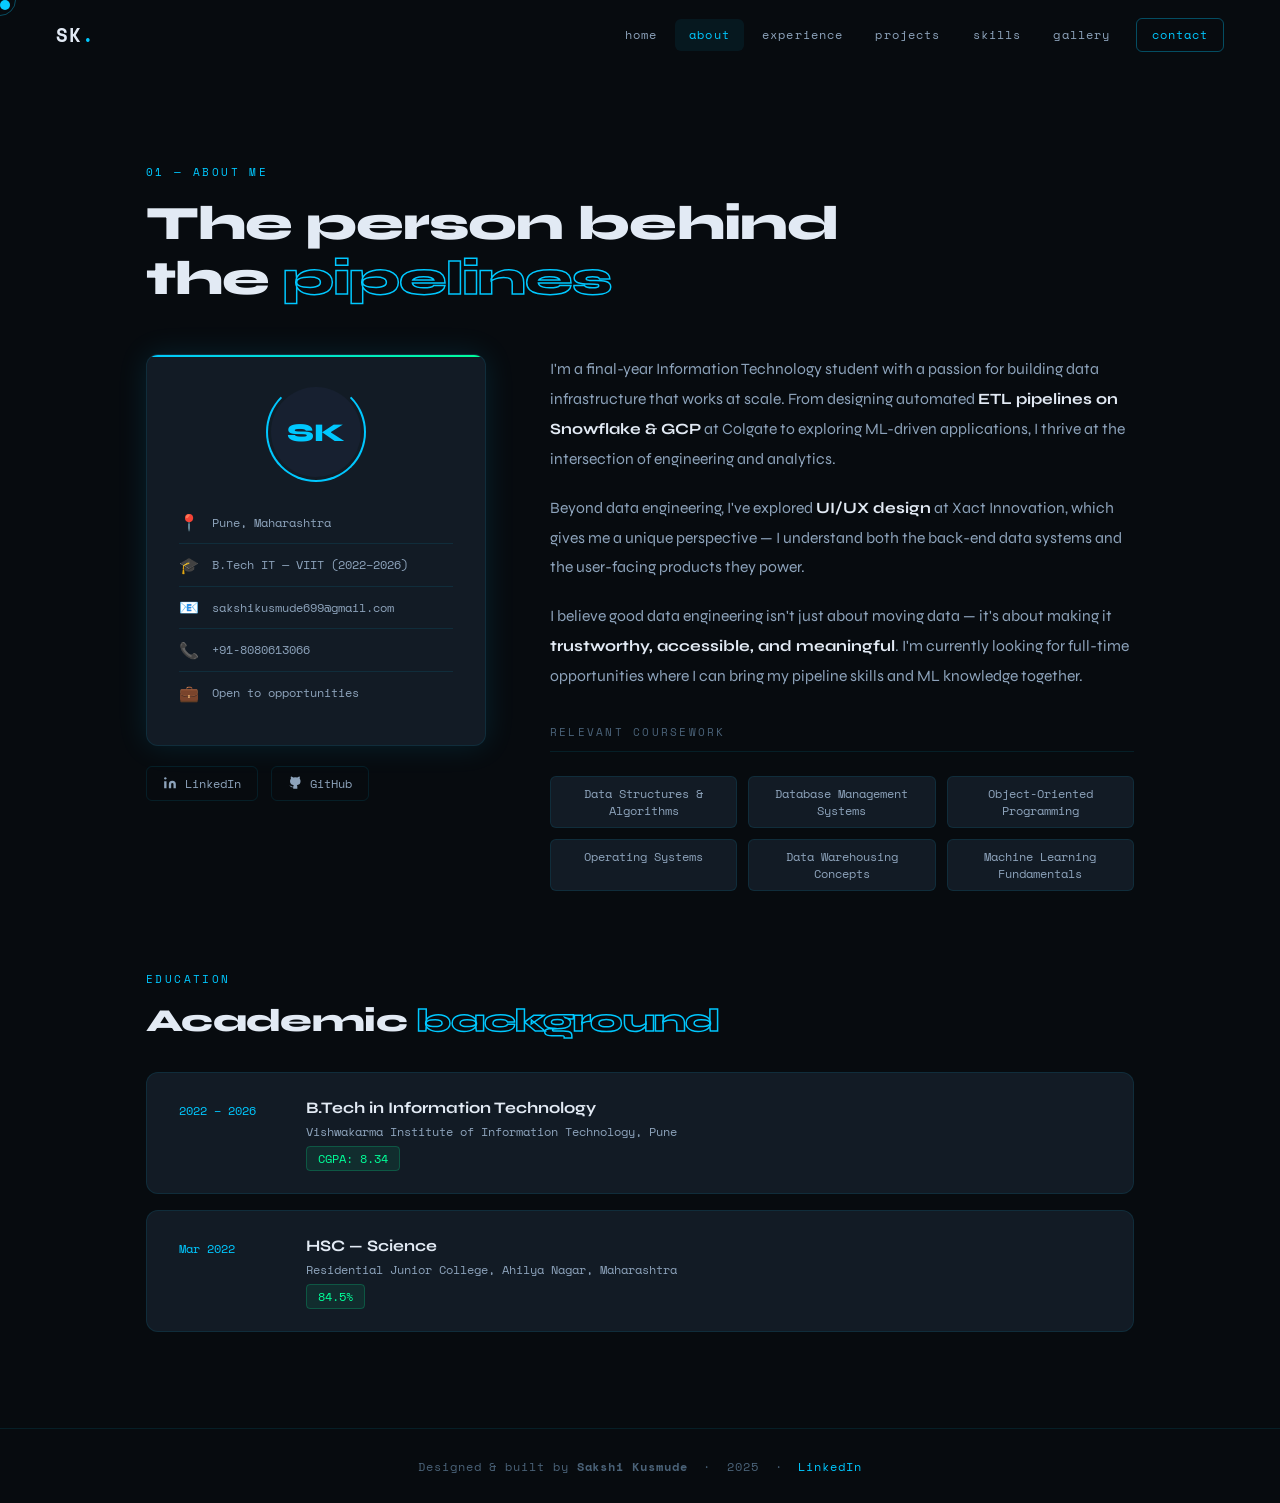
==== about.html @ 983f4f6b "Deploy static portfolio with gallery images" ====
<!DOCTYPE html>
<html lang="en">
<head>
  <meta charset="UTF-8"/><meta name="viewport" content="width=device-width, initial-scale=1.0"/>
  <title>About — Sakshi Kusmude</title>
  <link rel="preconnect" href="https://fonts.googleapis.com">
  <link href="https://fonts.googleapis.com/css2?family=Space+Mono:wght@400;700&family=Syne:wght@400;600;700;800&display=swap" rel="stylesheet">
  <link rel="stylesheet" href="style.css"/>
  <style>body{cursor:none;}</style>
</head>
<body>
  <nav class="nav" id="nav">
    <a href="index.html" class="nav-logo">SK<span>.</span></a>
    <ul class="nav-links">
      <li><a href="index.html">home</a></li>
      <li><a href="about.html" class="active">about</a></li>
      <li><a href="experience.html">experience</a></li>
      <li><a href="projects.html">projects</a></li>
      <li><a href="skills.html">skills</a></li>
      <li><a href="gallery.html">gallery</a></li>
      <li><a href="contact.html" class="nav-cta">contact</a></li>
    </ul>
    <button class="hamburger" id="hamburger"><span></span><span></span><span></span></button>
  </nav>

  <main class="page">
    <section class="section">
      <div class="container">
        <div class="section-label">01 — about me</div>
        <h2 class="section-title">The person behind<br/>the <em>pipelines</em></h2>

        <div class="about-grid">
          <!-- LEFT -->
          <div>
            <div class="about-card fade-up">
              <div class="avatar-wrap">
                <div class="avatar">
                  <div class="avatar-ring"></div>
                  SK
                </div>
              </div>
              <div class="detail-row"><span class="detail-icon">📍</span> Pune, Maharashtra</div>
              <div class="detail-row"><span class="detail-icon">🎓</span> B.Tech IT — VIIT (2022–2026)</div>
              <div class="detail-row"><span class="detail-icon">📧</span> sakshikusmude699@gmail.com</div>
              <div class="detail-row"><span class="detail-icon">📞</span> +91-8080613066</div>
              <div class="detail-row"><span class="detail-icon">💼</span> Open to opportunities</div>
            </div>
            <div class="social-links" style="margin-top:1.2rem;">
              <a href="https://linkedin.com/in/sakshi-kusmude-2bb57525a" target="_blank" class="social-link">
                <svg viewBox="0 0 24 24" fill="currentColor"><path d="M16 8a6 6 0 016 6v7h-4v-7a2 2 0 00-2-2 2 2 0 00-2 2v7h-4v-7a6 6 0 016-6zM2 9h4v12H2z"/><circle cx="4" cy="4" r="2"/></svg> LinkedIn
              </a>
              <a href="https://github.com" target="_blank" class="social-link">
                <svg viewBox="0 0 24 24" fill="currentColor"><path d="M9 19c-5 1.5-5-2.5-7-3m14 6v-3.87a3.37 3.37 0 00-.94-2.61c3.14-.35 6.44-1.54 6.44-7A5.44 5.44 0 0020 4.77 5.07 5.07 0 0019.91 1S18.73.65 16 2.48a13.38 13.38 0 00-7 0C6.27.65 5.09 1 5.09 1A5.07 5.07 0 005 4.77a5.44 5.44 0 00-1.5 3.78c0 5.42 3.3 6.61 6.44 7A3.37 3.37 0 009 18.13V22"/></svg> GitHub
              </a>
            </div>
          </div>

          <!-- RIGHT -->
          <div class="fade-up">
            <p class="about-text">
              I'm a final-year Information Technology student with a passion for building data 
              infrastructure that works at scale. From designing automated <strong>ETL pipelines on Snowflake & GCP</strong>
              at Colgate to exploring ML-driven applications, I thrive at the intersection of 
              engineering and analytics.
            </p>
            <p class="about-text">
              Beyond data engineering, I've explored <strong>UI/UX design</strong> at Xact Innovation,
              which gives me a unique perspective — I understand both the back-end data systems and 
              the user-facing products they power.
            </p>
            <p class="about-text">
              I believe good data engineering isn't just about moving data — it's about making it 
              <strong>trustworthy, accessible, and meaningful</strong>. I'm currently looking for 
              full-time opportunities where I can bring my pipeline skills and ML knowledge together.
            </p>

            <div style="margin-top:2rem;">
              <div class="sub-heading" style="margin-bottom:1rem;">Relevant Coursework</div>
              <div class="coursework-grid">
                <span class="course-chip">Data Structures & Algorithms</span>
                <span class="course-chip">Database Management Systems</span>
                <span class="course-chip">Object-Oriented Programming</span>
                <span class="course-chip">Operating Systems</span>
                <span class="course-chip">Data Warehousing Concepts</span>
                <span class="course-chip">Machine Learning Fundamentals</span>
              </div>
            </div>
          </div>
        </div>

        <!-- EDUCATION -->
        <div style="margin-top:5rem;">
          <div class="section-label">education</div>
          <h3 class="section-title" style="font-size:2rem;margin-bottom:2rem;">Academic <em>background</em></h3>
          <div class="edu-grid">
            <div class="edu-card fade-up">
              <div class="edu-year">2022 – 2026</div>
              <div class="edu-details">
                <h4>B.Tech in Information Technology</h4>
                <p>Vishwakarma Institute of Information Technology, Pune</p>
                <span class="edu-score">CGPA: 8.34</span>
              </div>
            </div>
            <div class="edu-card fade-up">
              <div class="edu-year">Mar 2022</div>
              <div class="edu-details">
                <h4>HSC — Science</h4>
                <p>Residential Junior College, Ahilya Nagar, Maharashtra</p>
                <span class="edu-score">84.5%</span>
              </div>
            </div>
          </div>
        </div>
      </div>
    </section>
  </main>

  <footer class="footer">
    <p>Designed & built by <strong>Sakshi Kusmude</strong> &nbsp;·&nbsp; 2025 &nbsp;·&nbsp; <a href="https://linkedin.com/in/sakshi-kusmude-2bb57525a" target="_blank">LinkedIn</a></p>
  </footer>
  <script src="script.js"></script>
</body>
</html>
---- style.css ----
/* ===== RESET & BASE ===== */
*, *::before, *::after { box-sizing: border-box; margin: 0; padding: 0; }

:root {
  --bg: #070b0f;
  --bg2: #0c1118;
  --bg3: #101820;
  --surface: #121b25;
  --surface2: #172030;
  --border: rgba(0, 200, 255, 0.10);
  --border2: rgba(0, 200, 255, 0.20);
  --accent: #00c8ff;
  --accent2: #00ff99;
  --accent3: #7c3aed;
  --accent4: #ff6b35;
  --text: #e2eaf4;
  --text2: #8da3bb;
  --text3: #4a6278;
  --mono: 'Space Mono', monospace;
  --sans: 'Syne', sans-serif;
  --radius: 12px;
  --glow: 0 0 30px rgba(0, 200, 255, 0.12);
  --glow-strong: 0 0 60px rgba(0, 200, 255, 0.2);
  --nav-h: 68px;
}

html { scroll-behavior: smooth; }
body {
  background: var(--bg);
  color: var(--text);
  font-family: var(--sans);
  overflow-x: hidden;
}

::-webkit-scrollbar { width: 3px; }
::-webkit-scrollbar-track { background: var(--bg); }
::-webkit-scrollbar-thumb { background: var(--accent); border-radius: 4px; }

/* ===== CURSOR ===== */
.cursor { width: 10px; height: 10px; background: var(--accent); border-radius: 50%; position: fixed; top: 0; left: 0; pointer-events: none; z-index: 9999; transition: transform 0.1s; mix-blend-mode: screen; }
.cursor-ring { width: 32px; height: 32px; border: 1px solid rgba(0,200,255,0.35); border-radius: 50%; position: fixed; top: 0; left: 0; pointer-events: none; z-index: 9998; mix-blend-mode: screen; }

/* ===== NAV ===== */
.nav {
  position: fixed; top: 0; left: 0; right: 0; z-index: 100;
  display: flex; align-items: center; justify-content: space-between;
  padding: 0 3.5rem;
  height: var(--nav-h);
  transition: all 0.3s;
}
.nav.scrolled { background: rgba(7,11,15,0.95); backdrop-filter: blur(20px); border-bottom: 1px solid var(--border); }
.nav-logo { font-family: var(--mono); font-size: 1.2rem; font-weight: 700; color: var(--text); text-decoration: none; letter-spacing: 0.05em; }
.nav-logo span { color: var(--accent); }

.nav-links { display: flex; align-items: center; gap: 0.2rem; list-style: none; }
.nav-links a {
  font-family: var(--mono); font-size: 0.72rem; letter-spacing: 0.1em;
  color: var(--text2); text-decoration: none; text-transform: lowercase;
  padding: 0.45rem 0.9rem; border-radius: 6px;
  transition: all 0.2s;
}
.nav-links a:hover, .nav-links a.active { color: var(--accent); background: rgba(0,200,255,0.07); }
.nav-links a.nav-cta { color: var(--accent); border: 1px solid rgba(0,200,255,0.35); margin-left: 0.5rem; }
.nav-links a.nav-cta:hover { background: var(--accent); color: var(--bg); }

.hamburger { display: none; background: none; border: none; cursor: pointer; flex-direction: column; gap: 5px; padding: 4px; }
.hamburger span { display: block; width: 22px; height: 2px; background: var(--text2); transition: all 0.3s; border-radius: 2px; }

/* ===== PAGE WRAPPER ===== */
.page { min-height: 100vh; padding-top: var(--nav-h); }

/* ===== HERO (index) ===== */
.hero {
  min-height: calc(100vh - var(--nav-h));
  display: flex; align-items: center;
  padding: 4rem 3.5rem 4rem;
  position: relative; overflow: hidden;
}
#particleCanvas { position: absolute; inset: 0; width: 100%; height: 100%; }
.hero-grid-bg {
  position: absolute; inset: 0;
  background-image: linear-gradient(rgba(0,200,255,0.025) 1px, transparent 1px), linear-gradient(90deg, rgba(0,200,255,0.025) 1px, transparent 1px);
  background-size: 55px 55px;
}

.hero-content { position: relative; z-index: 2; max-width: 900px; animation: fadeUp 1s ease 0.1s both; }
@keyframes fadeUp { from { opacity: 0; transform: translateY(28px); } to { opacity: 1; transform: translateY(0); } }

.hero-tag { display: inline-flex; align-items: center; gap: 0.6rem; font-family: var(--mono); font-size: 0.7rem; letter-spacing: 0.15em; color: var(--accent2); text-transform: uppercase; margin-bottom: 1.8rem; padding: 0.35rem 1rem; border: 1px solid rgba(0,255,153,0.25); border-radius: 20px; }
.dot { width: 7px; height: 7px; background: var(--accent2); border-radius: 50%; animation: pulse 2s infinite; }
@keyframes pulse { 0%,100%{opacity:1;transform:scale(1)} 50%{opacity:0.4;transform:scale(0.75)} }

.hero-name { font-family: var(--sans); font-size: clamp(3.5rem, 8.5vw, 7.5rem); font-weight: 800; line-height: 1.0; color: var(--text); margin-bottom: 0.9rem; letter-spacing: -0.03em; }
.hero-name em { font-style: normal; color: transparent; -webkit-text-stroke: 2px var(--accent); }
.hero-role { font-family: var(--mono); font-size: 1rem; color: var(--text2); letter-spacing: 0.06em; margin-bottom: 1.4rem; min-height: 1.6em; }
.cursor-blink { display: inline-block; width: 2px; height: 1em; background: var(--accent); animation: blink 1s infinite; vertical-align: text-bottom; margin-left: 2px; }
@keyframes blink { 0%,100%{opacity:1} 50%{opacity:0} }
.hero-desc { font-size: 1.05rem; color: var(--text2); max-width: 560px; line-height: 1.85; margin-bottom: 2.5rem; }
.hero-actions { display: flex; gap: 1rem; flex-wrap: wrap; margin-bottom: 3rem; }

.btn { display: inline-block; font-family: var(--mono); font-size: 0.8rem; letter-spacing: 0.08em; text-decoration: none; border-radius: 7px; transition: all 0.25s; cursor: pointer; border: none; }
.btn-primary { padding: 0.9rem 2.2rem; background: var(--accent); color: var(--bg); font-weight: 700; }
.btn-primary:hover { background: var(--accent2); box-shadow: 0 0 30px rgba(0,200,255,0.35); transform: translateY(-2px); }
.btn-secondary { padding: 0.9rem 2.2rem; background: transparent; color: var(--text); border: 1px solid var(--border2); }
.btn-secondary:hover { border-color: var(--accent); color: var(--accent); transform: translateY(-2px); }
.btn-lg { padding: 1.1rem 2.8rem; font-size: 0.88rem; }

.hero-stats { display: flex; align-items: center; gap: 2.5rem; }
.stat { display: flex; flex-direction: column; gap: 0.2rem; }
.stat-num { font-family: var(--mono); font-size: 1.8rem; font-weight: 700; color: var(--accent); }
.stat-label { font-family: var(--mono); font-size: 0.62rem; letter-spacing: 0.15em; color: var(--text3); text-transform: uppercase; }
.stat-divider { width: 1px; height: 38px; background: var(--border); }

.scroll-hint { position: absolute; bottom: 2rem; left: 50%; transform: translateX(-50%); display: flex; flex-direction: column; align-items: center; gap: 0.5rem; font-family: var(--mono); font-size: 0.62rem; letter-spacing: 0.15em; color: var(--text3); text-transform: uppercase; }
.scroll-line { width: 1px; height: 38px; background: linear-gradient(to bottom, var(--accent), transparent); animation: scrollAnim 2s infinite; }
@keyframes scrollAnim { 0%{transform:scaleY(0);transform-origin:top;opacity:0} 50%{transform:scaleY(1);opacity:1} 100%{transform:scaleY(0);transform-origin:bottom;opacity:0} }

/* ===== SECTION COMMONS ===== */
.section { padding: 6rem 0; }
.container { max-width: 1100px; margin: 0 auto; padding: 0 3.5rem; }
.section-label { font-family: var(--mono); font-size: 0.68rem; letter-spacing: 0.22em; color: var(--accent); text-transform: uppercase; margin-bottom: 1rem; }
.section-title { font-family: var(--sans); font-size: clamp(2rem, 3.8vw, 3rem); font-weight: 800; color: var(--text); margin-bottom: 3rem; line-height: 1.15; letter-spacing: -0.02em; }
.section-title em { font-style: normal; color: transparent; -webkit-text-stroke: 1.5px var(--accent); }
.section-desc { font-size: 1rem; color: var(--text2); max-width: 560px; line-height: 1.85; margin-bottom: 3rem; margin-top: -1.5rem; }

/* accent tags */
.tech-tags { display: flex; flex-wrap: wrap; gap: 0.45rem; }
.tech-tags span { font-family: var(--mono); font-size: 0.68rem; color: var(--accent); background: rgba(0,200,255,0.07); border: 1px solid rgba(0,200,255,0.18); padding: 0.22rem 0.65rem; border-radius: 4px; }

/* ===== ABOUT PAGE ===== */
.about-grid { display: grid; grid-template-columns: 340px 1fr; gap: 4rem; align-items: start; }
.about-card { background: var(--surface); border: 1px solid var(--border); border-radius: var(--radius); padding: 2rem; position: relative; overflow: hidden; box-shadow: var(--glow); }
.about-card::before { content:''; position: absolute; top: 0; left: 0; right: 0; height: 2px; background: linear-gradient(to right, var(--accent), var(--accent2)); }

.avatar-wrap { display: flex; justify-content: center; margin-bottom: 1.5rem; }
.avatar { width: 90px; height: 90px; background: var(--surface2); border-radius: 50%; display: flex; align-items: center; justify-content: center; font-family: var(--sans); font-size: 1.6rem; font-weight: 800; color: var(--accent); position: relative; }
.avatar-ring { position: absolute; inset: -5px; border-radius: 50%; border: 2px solid var(--accent); border-top-color: transparent; animation: spin 8s linear infinite; }
@keyframes spin { to { transform: rotate(360deg); } }
.avatar-photo { width: 90px; height: 90px; border-radius: 50%; object-fit: cover; }

.detail-row { display: flex; align-items: center; gap: 0.8rem; font-family: var(--mono); font-size: 0.78rem; color: var(--text2); padding: 0.55rem 0; border-bottom: 1px solid var(--border); }
.detail-row:last-child { border-bottom: none; }
.detail-icon { font-size: 1rem; flex-shrink: 0; }

.about-text { font-size: 0.98rem; color: var(--text2); line-height: 1.9; margin-bottom: 1.2rem; }
.about-text strong { color: var(--text); }
.social-links { display: flex; gap: 0.8rem; margin-top: 1.5rem; flex-wrap: wrap; }
.social-link { display: inline-flex; align-items: center; gap: 0.5rem; font-family: var(--mono); font-size: 0.75rem; color: var(--text2); text-decoration: none; padding: 0.5rem 1rem; border: 1px solid var(--border); border-radius: 6px; transition: all 0.2s; }
.social-link svg { width: 14px; height: 14px; }
.social-link:hover { border-color: var(--accent); color: var(--accent); }

.coursework-grid { display: grid; grid-template-columns: repeat(3, 1fr); gap: 0.7rem; margin-top: 1.5rem; }
.course-chip { font-family: var(--mono); font-size: 0.72rem; color: var(--text2); background: var(--surface); border: 1px solid var(--border); padding: 0.5rem 0.8rem; border-radius: 6px; text-align: center; transition: all 0.2s; }
.course-chip:hover { border-color: var(--accent); color: var(--accent); }

/* ===== EXPERIENCE PAGE ===== */
.timeline { display: flex; flex-direction: column; gap: 2rem; position: relative; padding-left: 2rem; }
.timeline::before { content:''; position: absolute; left: 0; top: 12px; bottom: 12px; width: 1px; background: linear-gradient(to bottom, var(--accent), var(--accent3) 60%, transparent); }
.timeline-dot { position: absolute; left: -2.45rem; top: 1.8rem; width: 10px; height: 10px; background: var(--accent); border-radius: 50%; box-shadow: 0 0 12px var(--accent); }
.timeline-item { position: relative; }
.timeline-card { background: var(--surface); border: 1px solid var(--border); border-radius: var(--radius); padding: 2rem 2.5rem; transition: all 0.3s; position: relative; overflow: hidden; }
.timeline-card::before { content:''; position: absolute; top: 0; left: 0; right: 0; height: 2px; background: linear-gradient(to right, var(--accent), transparent); transform: scaleX(0); transform-origin: left; transition: transform 0.4s; }
.timeline-card:hover { border-color: var(--border2); box-shadow: var(--glow); }
.timeline-card:hover::before { transform: scaleX(1); }
.timeline-header { display: flex; justify-content: space-between; align-items: flex-start; margin-bottom: 1.2rem; flex-wrap: wrap; gap: 0.8rem; }
.job-title { font-size: 1.1rem; font-weight: 700; color: var(--text); margin-bottom: 0.3rem; }
.company { font-family: var(--mono); font-size: 0.78rem; color: var(--accent); }
.timeline-meta { display: flex; flex-direction: column; align-items: flex-end; gap: 0.35rem; }
.period-tag { font-family: var(--mono); font-size: 0.72rem; color: var(--text2); background: var(--surface2); padding: 0.22rem 0.7rem; border-radius: 4px; }
.loc-tag { font-family: var(--mono); font-size: 0.68rem; color: var(--text3); }
.job-bullets { list-style: none; display: flex; flex-direction: column; gap: 0.65rem; margin-bottom: 1.5rem; }
.job-bullets li { font-size: 0.9rem; color: var(--text2); line-height: 1.75; padding-left: 1.2rem; position: relative; }
.job-bullets li::before { content:'▸'; position: absolute; left: 0; color: var(--accent); font-size: 0.75rem; top: 0.1rem; }
.job-bullets li strong { color: var(--text); }

/* ===== PROJECTS PAGE ===== */
.projects-filter { display: flex; gap: 0.6rem; margin-bottom: 2.5rem; flex-wrap: wrap; }
.filter-btn { font-family: var(--mono); font-size: 0.72rem; letter-spacing: 0.1em; padding: 0.4rem 1rem; border-radius: 20px; border: 1px solid var(--border); background: transparent; color: var(--text2); cursor: pointer; transition: all 0.2s; }
.filter-btn:hover, .filter-btn.active { background: rgba(0,200,255,0.1); border-color: var(--accent); color: var(--accent); }

.projects-grid { display: grid; grid-template-columns: repeat(2, 1fr); gap: 1.5rem; }
.project-card { background: var(--surface); border: 1px solid var(--border); border-radius: var(--radius); padding: 2.2rem; position: relative; overflow: hidden; transition: all 0.35s; display: flex; flex-direction: column; }
.project-card:hover { border-color: var(--border2); transform: translateY(-4px); box-shadow: var(--glow-strong); }
.project-card.featured { border-color: rgba(0,255,153,0.2); }
.project-card.featured:hover { border-color: rgba(0,255,153,0.45); box-shadow: 0 0 60px rgba(0,255,153,0.15); }
.project-glow { position: absolute; top: -50px; right: -50px; width: 160px; height: 160px; background: radial-gradient(circle, rgba(0,200,255,0.05), transparent 70%); border-radius: 50%; pointer-events: none; }
.project-number { font-family: var(--mono); font-size: 0.65rem; color: var(--text3); letter-spacing: 0.15em; margin-bottom: 0.8rem; }
.project-badge { position: absolute; top: 1rem; right: 1rem; font-family: var(--mono); font-size: 0.62rem; letter-spacing: 0.12em; color: var(--accent2); background: rgba(0,255,153,0.08); border: 1px solid rgba(0,255,153,0.25); padding: 0.18rem 0.65rem; border-radius: 20px; text-transform: uppercase; }
.project-icon { font-size: 2.2rem; margin-bottom: 0.9rem; }
.project-title { font-size: 1.1rem; font-weight: 700; color: var(--text); margin-bottom: 0.7rem; }
.project-desc { font-size: 0.88rem; color: var(--text2); line-height: 1.78; margin-bottom: 1.2rem; flex: 1; }
.project-links { display: flex; gap: 0.7rem; margin-top: auto; }
.proj-link { display: inline-flex; align-items: center; gap: 0.45rem; font-family: var(--mono); font-size: 0.72rem; color: var(--text2); text-decoration: none; padding: 0.38rem 0.9rem; border: 1px solid var(--border); border-radius: 5px; transition: all 0.2s; }
.proj-link svg { width: 13px; height: 13px; }
.proj-link:hover { color: var(--accent); border-color: var(--accent); }

/* ===== SKILLS PAGE ===== */
.skills-layout { display: grid; grid-template-columns: 1fr 1fr; gap: 1.5rem; margin-bottom: 4rem; }
.skill-group { background: var(--surface); border: 1px solid var(--border); border-radius: var(--radius); padding: 2rem; transition: all 0.3s; }
.skill-group:hover { border-color: var(--border2); box-shadow: var(--glow); }
.sg-icon { font-size: 1.8rem; margin-bottom: 0.8rem; }
.sg-title { font-family: var(--mono); font-size: 0.72rem; letter-spacing: 0.15em; color: var(--text2); text-transform: uppercase; margin-bottom: 1rem; }
.skill-pills { display: flex; flex-wrap: wrap; gap: 0.45rem; }
.skill-pill { font-family: var(--mono); font-size: 0.73rem; color: var(--text); background: var(--surface2); border: 1px solid var(--border); padding: 0.38rem 0.85rem; border-radius: 20px; transition: all 0.2s; }
.skill-pill:hover { background: rgba(0,200,255,0.1); border-color: var(--accent); color: var(--accent); }

/* certs */
.certs-wrap { margin-bottom: 3.5rem; }
.sub-heading { font-family: var(--mono); font-size: 0.7rem; letter-spacing: 0.2em; color: var(--text3); text-transform: uppercase; margin-bottom: 1.5rem; padding-bottom: 0.7rem; border-bottom: 1px solid var(--border); }
.certs-grid { display: grid; grid-template-columns: repeat(3, 1fr); gap: 1rem; }
.cert-card { display: flex; align-items: center; gap: 1rem; background: var(--surface); border: 1px solid var(--border); border-radius: var(--radius); padding: 1.2rem 1.4rem; transition: all 0.25s; }
.cert-card:hover { border-color: var(--border2); box-shadow: var(--glow); }
.cert-logo { font-family: var(--mono); font-size: 0.68rem; font-weight: 700; color: var(--bg); background: var(--accent); padding: 0.35rem 0.55rem; border-radius: 5px; min-width: 42px; text-align: center; flex-shrink: 0; }
.cert-logo.ibm { background: #1f70c1; }
.cert-logo.udemy { background: #a435f0; }
.cert-logo.jhu { background: #002d72; }
.cert-logo.coursera { background: #0056d2; }
.cert-logo.unstop { background: #e63946; }
.cert-name { font-size: 0.82rem; font-weight: 600; color: var(--text); margin-bottom: 0.2rem; }
.cert-issuer { font-family: var(--mono); font-size: 0.68rem; color: var(--text3); margin-bottom: 0.15rem; }
.cert-date { font-family: var(--mono); font-size: 0.65rem; color: var(--accent); }
.cert-id { font-family: var(--mono); font-size: 0.6rem; color: var(--text3); word-break: break-all; }

/* education */
.edu-grid { display: flex; flex-direction: column; gap: 1rem; }
.edu-card { display: flex; align-items: flex-start; gap: 2rem; background: var(--surface); border: 1px solid var(--border); border-radius: var(--radius); padding: 1.6rem 2rem; transition: all 0.25s; }
.edu-card:hover { border-color: var(--border2); box-shadow: var(--glow); }
.edu-year { font-family: var(--mono); font-size: 0.72rem; color: var(--accent); white-space: nowrap; padding-top: 0.2rem; min-width: 95px; }
.edu-details h4 { font-size: 1rem; font-weight: 700; color: var(--text); margin-bottom: 0.3rem; }
.edu-details p { font-family: var(--mono); font-size: 0.76rem; color: var(--text2); margin-bottom: 0.5rem; }
.edu-score { font-family: var(--mono); font-size: 0.72rem; color: var(--accent2); background: rgba(0,255,153,0.08); border: 1px solid rgba(0,255,153,0.2); padding: 0.2rem 0.7rem; border-radius: 4px; }

/* ===== GALLERY PAGE ===== */
.gallery-intro { color: var(--text2); font-size: 0.95rem; line-height: 1.8; margin-bottom: 2.5rem; max-width: 600px; }
.gallery-grid { columns: 3; gap: 1rem; }
.gallery-item { break-inside: avoid; margin-bottom: 1rem; border-radius: var(--radius); overflow: hidden; border: 1px solid var(--border); position: relative; cursor: pointer; transition: all 0.3s; }
.gallery-item:hover { border-color: var(--border2); transform: scale(1.02); box-shadow: var(--glow-strong); }
.gallery-item img { display: block; width: 100%; height: auto; object-fit: cover; transition: transform 0.4s; }
.gallery-item:hover img { transform: scale(1.04); }
.gallery-placeholder { background: var(--surface); aspect-ratio: 4/3; display: flex; flex-direction: column; align-items: center; justify-content: center; gap: 0.7rem; color: var(--text3); }
.gallery-placeholder .ph-icon { font-size: 2.5rem; }
.gallery-placeholder p { font-family: var(--mono); font-size: 0.72rem; letter-spacing: 0.1em; text-align: center; padding: 0 1rem; }
.gallery-overlay { position: absolute; inset: 0; background: rgba(7,11,15,0.8); display: flex; align-items: flex-end; padding: 1rem; opacity: 0; transition: opacity 0.3s; }
.gallery-item:hover .gallery-overlay { opacity: 1; }
.gallery-caption { font-family: var(--mono); font-size: 0.72rem; color: var(--text); }

/* upload area */
.upload-zone { border: 2px dashed var(--border2); border-radius: var(--radius); padding: 3rem 2rem; text-align: center; margin-bottom: 3rem; transition: all 0.3s; cursor: pointer; }
.upload-zone:hover { border-color: var(--accent); background: rgba(0,200,255,0.03); }
.upload-zone p { font-family: var(--mono); font-size: 0.8rem; color: var(--text3); margin-top: 0.7rem; }
.upload-zone .upload-icon { font-size: 2.5rem; }
.upload-input { display: none; }

/* ===== CONTACT PAGE ===== */
.contact-layout { display: grid; grid-template-columns: 1fr 1.3fr; gap: 4rem; align-items: start; }
.contact-info-card { background: var(--surface); border: 1px solid var(--border); border-radius: var(--radius); padding: 2.5rem; position: relative; overflow: hidden; }
.contact-info-card::before { content:''; position: absolute; top: 0; left: 0; right: 0; height: 2px; background: linear-gradient(to right, var(--accent), var(--accent2)); }
.contact-detail { display: flex; align-items: center; gap: 1rem; padding: 1rem 0; border-bottom: 1px solid var(--border); }
.contact-detail:last-of-type { border-bottom: none; }
.cd-icon { width: 38px; height: 38px; background: rgba(0,200,255,0.08); border: 1px solid var(--border); border-radius: 8px; display: flex; align-items: center; justify-content: center; font-size: 1.1rem; flex-shrink: 0; }
.cd-label { font-family: var(--mono); font-size: 0.65rem; letter-spacing: 0.12em; color: var(--text3); text-transform: uppercase; margin-bottom: 0.2rem; }
.cd-value { font-size: 0.9rem; color: var(--text2); text-decoration: none; transition: color 0.2s; }
.cd-value:hover { color: var(--accent); }

.contact-form { background: var(--surface); border: 1px solid var(--border); border-radius: var(--radius); padding: 2.5rem; }
.form-group { margin-bottom: 1.4rem; }
.form-label { font-family: var(--mono); font-size: 0.68rem; letter-spacing: 0.15em; color: var(--text3); text-transform: uppercase; display: block; margin-bottom: 0.6rem; }
.form-input, .form-textarea {
  width: 100%; background: var(--bg3); border: 1px solid var(--border);
  border-radius: 7px; padding: 0.85rem 1rem; color: var(--text);
  font-family: var(--sans); font-size: 0.92rem;
  transition: border-color 0.2s, box-shadow 0.2s;
  outline: none; resize: none;
}
.form-input:focus, .form-textarea:focus { border-color: var(--accent); box-shadow: 0 0 0 3px rgba(0,200,255,0.08); }
.form-textarea { min-height: 130px; }

/* ===== FOOTER ===== */
.footer { background: var(--bg); border-top: 1px solid var(--border); padding: 1.8rem; text-align: center; font-family: var(--mono); font-size: 0.72rem; color: var(--text3); letter-spacing: 0.08em; }
.footer a { color: var(--accent); text-decoration: none; }

/* ===== FADE IN ===== */
.fade-up { opacity: 0; transform: translateY(28px); transition: opacity 0.7s ease, transform 0.7s ease; }
.fade-up.visible { opacity: 1; transform: translateY(0); }

/* ===== MOBILE ===== */
@media (max-width: 900px) {
  .nav { padding: 0 1.5rem; }
  .nav-links { display: none; }
  .hamburger { display: flex; }
  .nav-links.open { display: flex; flex-direction: column; position: fixed; inset: 0; background: rgba(7,11,15,0.98); backdrop-filter: blur(20px); align-items: center; justify-content: center; gap: 2rem; z-index: 99; }
  .nav-links.open a { font-size: 1rem; }
  .hero, .container { padding-left: 1.5rem; padding-right: 1.5rem; }
  .about-grid, .contact-layout { grid-template-columns: 1fr; gap: 2rem; }
  .projects-grid { grid-template-columns: 1fr; }
  .skills-layout { grid-template-columns: 1fr; }
  .certs-grid { grid-template-columns: 1fr 1fr; }
  .gallery-grid { columns: 2; }
  .hero-stats { flex-wrap: wrap; gap: 1.5rem; }
  .coursework-grid { grid-template-columns: 1fr 1fr; }
  .timeline-header { flex-direction: column; }
  .timeline-meta { align-items: flex-start; }
}
@media (max-width: 480px) {
  .hero-actions { flex-direction: column; }
  .certs-grid { grid-template-columns: 1fr; }
  .gallery-grid { columns: 1; }
}
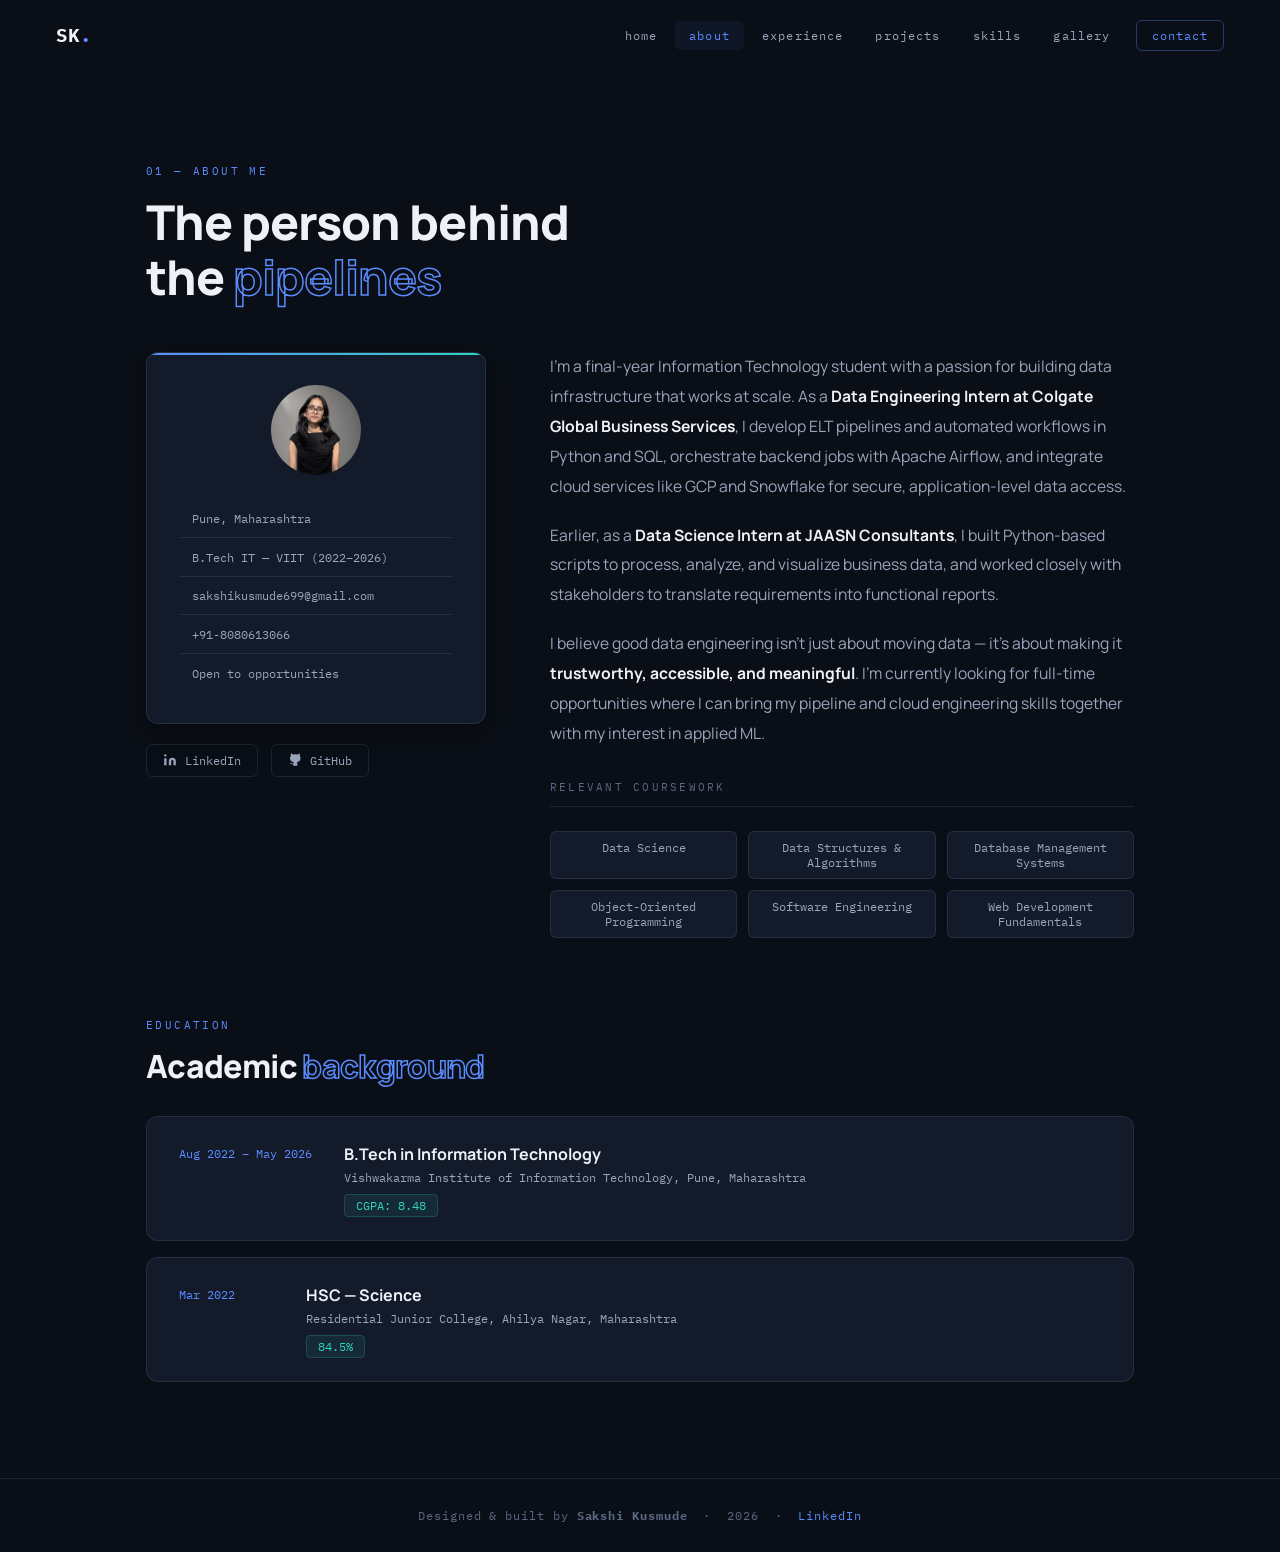
==== commit a71110f3: "updated" ====
--- a/about.html
+++ b/about.html
@@ -4,9 +4,8 @@
   <meta charset="UTF-8"/><meta name="viewport" content="width=device-width, initial-scale=1.0"/>
   <title>About — Sakshi Kusmude</title>
   <link rel="preconnect" href="https://fonts.googleapis.com">
-  <link href="https://fonts.googleapis.com/css2?family=Space+Mono:wght@400;700&family=Syne:wght@400;600;700;800&display=swap" rel="stylesheet">
+  <link href="https://fonts.googleapis.com/css2?family=IBM+Plex+Mono:wght@400;500;700&family=Manrope:wght@400;500;600;700;800&display=swap" rel="stylesheet">
   <link rel="stylesheet" href="style.css"/>
-  <style>body{cursor:none;}</style>
 </head>
 <body>
   <nav class="nav" id="nav">
@@ -35,21 +34,20 @@
             <div class="about-card fade-up">
               <div class="avatar-wrap">
                 <div class="avatar">
-                  <div class="avatar-ring"></div>
-                  SK
+                  <img src="images/profile.jpg" alt="Sakshi Kusmude" class="avatar-photo"/>
                 </div>
               </div>
-              <div class="detail-row"><span class="detail-icon">📍</span> Pune, Maharashtra</div>
-              <div class="detail-row"><span class="detail-icon">🎓</span> B.Tech IT — VIIT (2022–2026)</div>
-              <div class="detail-row"><span class="detail-icon">📧</span> sakshikusmude699@gmail.com</div>
-              <div class="detail-row"><span class="detail-icon">📞</span> +91-8080613066</div>
-              <div class="detail-row"><span class="detail-icon">💼</span> Open to opportunities</div>
+              <div class="detail-row"><span class="detail-icon"><svg viewBox="0 0 24 24" fill="none" stroke="currentColor" stroke-width="1.6"><path d="M12 21s-7-6.5-7-11a7 7 0 0114 0c0 4.5-7 11-7 11z"/><circle cx="12" cy="10" r="2.5"/></svg></span> Pune, Maharashtra</div>
+              <div class="detail-row"><span class="detail-icon"><svg viewBox="0 0 24 24" fill="none" stroke="currentColor" stroke-width="1.6"><path d="M2 9l10-5 10 5-10 5-10-5z"/><path d="M6 11v5c0 1.5 2.7 3 6 3s6-1.5 6-3v-5"/></svg></span> B.Tech IT — VIIT (2022–2026)</div>
+              <div class="detail-row"><span class="detail-icon"><svg viewBox="0 0 24 24" fill="none" stroke="currentColor" stroke-width="1.6"><rect x="3" y="5" width="18" height="14" rx="2"/><path d="M3 7l9 6 9-6"/></svg></span> sakshikusmude699@gmail.com</div>
+              <div class="detail-row"><span class="detail-icon"><svg viewBox="0 0 24 24" fill="none" stroke="currentColor" stroke-width="1.6"><path d="M22 16.9v3a2 2 0 01-2.2 2 19.8 19.8 0 01-8.6-3.1 19.5 19.5 0 01-6-6 19.8 19.8 0 01-3.1-8.7A2 2 0 014.1 2h3a2 2 0 012 1.7c.1.9.3 1.8.6 2.7a2 2 0 01-.4 2.1L8 9.9a16 16 0 006 6l1.4-1.4a2 2 0 012.1-.4c.9.3 1.8.5 2.7.6a2 2 0 011.8 2.2z"/></svg></span> +91-8080613066</div>
+              <div class="detail-row"><span class="detail-icon"><svg viewBox="0 0 24 24" fill="none" stroke="currentColor" stroke-width="1.6"><rect x="2" y="7" width="20" height="14" rx="2"/><path d="M16 21V5a2 2 0 00-2-2h-4a2 2 0 00-2 2v16"/></svg></span> Open to opportunities</div>
             </div>
             <div class="social-links" style="margin-top:1.2rem;">
-              <a href="https://linkedin.com/in/sakshi-kusmude-2bb57525a" target="_blank" class="social-link">
+              <a href="https://www.linkedin.com/in/sakshi-kusmude-2bb57525a" target="_blank" class="social-link">
                 <svg viewBox="0 0 24 24" fill="currentColor"><path d="M16 8a6 6 0 016 6v7h-4v-7a2 2 0 00-2-2 2 2 0 00-2 2v7h-4v-7a6 6 0 016-6zM2 9h4v12H2z"/><circle cx="4" cy="4" r="2"/></svg> LinkedIn
               </a>
-              <a href="https://github.com" target="_blank" class="social-link">
+              <a href="https://github.com/sakshikusmude699-del" target="_blank" class="social-link">
                 <svg viewBox="0 0 24 24" fill="currentColor"><path d="M9 19c-5 1.5-5-2.5-7-3m14 6v-3.87a3.37 3.37 0 00-.94-2.61c3.14-.35 6.44-1.54 6.44-7A5.44 5.44 0 0020 4.77 5.07 5.07 0 0019.91 1S18.73.65 16 2.48a13.38 13.38 0 00-7 0C6.27.65 5.09 1 5.09 1A5.07 5.07 0 005 4.77a5.44 5.44 0 00-1.5 3.78c0 5.42 3.3 6.61 6.44 7A3.37 3.37 0 009 18.13V22"/></svg> GitHub
               </a>
             </div>
@@ -58,31 +56,33 @@
           <!-- RIGHT -->
           <div class="fade-up">
             <p class="about-text">
-              I'm a final-year Information Technology student with a passion for building data 
-              infrastructure that works at scale. From designing automated <strong>ETL pipelines on Snowflake & GCP</strong>
-              at Colgate to exploring ML-driven applications, I thrive at the intersection of 
-              engineering and analytics.
+              I'm a final-year Information Technology student with a passion for building data
+              infrastructure that works at scale. As a <strong>Data Engineering Intern at Colgate
+              Global Business Services</strong>, I develop ELT pipelines and automated workflows in
+              Python and SQL, orchestrate backend jobs with Apache Airflow, and integrate cloud
+              services like GCP and Snowflake for secure, application-level data access.
             </p>
             <p class="about-text">
-              Beyond data engineering, I've explored <strong>UI/UX design</strong> at Xact Innovation,
-              which gives me a unique perspective — I understand both the back-end data systems and 
-              the user-facing products they power.
+              Earlier, as a <strong>Data Science Intern at JAASN Consultants</strong>, I built
+              Python-based scripts to process, analyze, and visualize business data, and worked
+              closely with stakeholders to translate requirements into functional reports.
             </p>
             <p class="about-text">
-              I believe good data engineering isn't just about moving data — it's about making it 
-              <strong>trustworthy, accessible, and meaningful</strong>. I'm currently looking for 
-              full-time opportunities where I can bring my pipeline skills and ML knowledge together.
+              I believe good data engineering isn't just about moving data — it's about making it
+              <strong>trustworthy, accessible, and meaningful</strong>. I'm currently looking for
+              full-time opportunities where I can bring my pipeline and cloud engineering skills
+              together with my interest in applied ML.
             </p>
 
             <div style="margin-top:2rem;">
               <div class="sub-heading" style="margin-bottom:1rem;">Relevant Coursework</div>
               <div class="coursework-grid">
+                <span class="course-chip">Data Science</span>
                 <span class="course-chip">Data Structures & Algorithms</span>
                 <span class="course-chip">Database Management Systems</span>
                 <span class="course-chip">Object-Oriented Programming</span>
-                <span class="course-chip">Operating Systems</span>
-                <span class="course-chip">Data Warehousing Concepts</span>
-                <span class="course-chip">Machine Learning Fundamentals</span>
+                <span class="course-chip">Software Engineering</span>
+                <span class="course-chip">Web Development Fundamentals</span>
               </div>
             </div>
           </div>
@@ -94,11 +94,11 @@
           <h3 class="section-title" style="font-size:2rem;margin-bottom:2rem;">Academic <em>background</em></h3>
           <div class="edu-grid">
             <div class="edu-card fade-up">
-              <div class="edu-year">2022 – 2026</div>
+              <div class="edu-year">Aug 2022 – May 2026</div>
               <div class="edu-details">
                 <h4>B.Tech in Information Technology</h4>
-                <p>Vishwakarma Institute of Information Technology, Pune</p>
-                <span class="edu-score">CGPA: 8.34</span>
+                <p>Vishwakarma Institute of Information Technology, Pune, Maharashtra</p>
+                <span class="edu-score">CGPA: 8.48</span>
               </div>
             </div>
             <div class="edu-card fade-up">
@@ -116,7 +116,7 @@
   </main>
 
   <footer class="footer">
-    <p>Designed & built by <strong>Sakshi Kusmude</strong> &nbsp;·&nbsp; 2025 &nbsp;·&nbsp; <a href="https://linkedin.com/in/sakshi-kusmude-2bb57525a" target="_blank">LinkedIn</a></p>
+    <p>Designed & built by <strong>Sakshi Kusmude</strong> &nbsp;·&nbsp; 2026 &nbsp;·&nbsp; <a href="https://www.linkedin.com/in/sakshi-kusmude-2bb57525a" target="_blank">LinkedIn</a></p>
   </footer>
   <script src="script.js"></script>
 </body>
--- a/style.css
+++ b/style.css
@@ -2,25 +2,25 @@
 *, *::before, *::after { box-sizing: border-box; margin: 0; padding: 0; }
 
 :root {
-  --bg: #070b0f;
-  --bg2: #0c1118;
-  --bg3: #101820;
-  --surface: #121b25;
-  --surface2: #172030;
-  --border: rgba(0, 200, 255, 0.10);
-  --border2: rgba(0, 200, 255, 0.20);
-  --accent: #00c8ff;
-  --accent2: #00ff99;
-  --accent3: #7c3aed;
-  --accent4: #ff6b35;
-  --text: #e2eaf4;
-  --text2: #8da3bb;
-  --text3: #4a6278;
-  --mono: 'Space Mono', monospace;
-  --sans: 'Syne', sans-serif;
+  --bg: #0a0e16;
+  --bg2: #0d1220;
+  --bg3: #131a2a;
+  --surface: #131a2a;
+  --surface2: #1a2338;
+  --border: rgba(148, 163, 184, 0.14);
+  --border2: rgba(148, 163, 184, 0.28);
+  --accent: #5b8cff;
+  --accent2: #2dd4bf;
+  --accent3: #8b7cf6;
+  --accent4: #d4a24e;
+  --text: #eef1f7;
+  --text2: #9aa6bd;
+  --text3: #5b6884;
+  --mono: 'IBM Plex Mono', monospace;
+  --sans: 'Manrope', sans-serif;
   --radius: 12px;
-  --glow: 0 0 30px rgba(0, 200, 255, 0.12);
-  --glow-strong: 0 0 60px rgba(0, 200, 255, 0.2);
+  --glow: 0 8px 30px rgba(0, 0, 0, 0.35);
+  --glow-strong: 0 20px 60px rgba(0, 0, 0, 0.5);
   --nav-h: 68px;
 }
 
@@ -35,10 +35,6 @@
 ::-webkit-scrollbar { width: 3px; }
 ::-webkit-scrollbar-track { background: var(--bg); }
 ::-webkit-scrollbar-thumb { background: var(--accent); border-radius: 4px; }
-
-/* ===== CURSOR ===== */
-.cursor { width: 10px; height: 10px; background: var(--accent); border-radius: 50%; position: fixed; top: 0; left: 0; pointer-events: none; z-index: 9999; transition: transform 0.1s; mix-blend-mode: screen; }
-.cursor-ring { width: 32px; height: 32px; border: 1px solid rgba(0,200,255,0.35); border-radius: 50%; position: fixed; top: 0; left: 0; pointer-events: none; z-index: 9998; mix-blend-mode: screen; }
 
 /* ===== NAV ===== */
 .nav {
@@ -48,7 +44,7 @@
   height: var(--nav-h);
   transition: all 0.3s;
 }
-.nav.scrolled { background: rgba(7,11,15,0.95); backdrop-filter: blur(20px); border-bottom: 1px solid var(--border); }
+.nav.scrolled { background: rgba(10,14,22,0.95); backdrop-filter: blur(20px); border-bottom: 1px solid var(--border); }
 .nav-logo { font-family: var(--mono); font-size: 1.2rem; font-weight: 700; color: var(--text); text-decoration: none; letter-spacing: 0.05em; }
 .nav-logo span { color: var(--accent); }
 
@@ -59,8 +55,8 @@
   padding: 0.45rem 0.9rem; border-radius: 6px;
   transition: all 0.2s;
 }
-.nav-links a:hover, .nav-links a.active { color: var(--accent); background: rgba(0,200,255,0.07); }
-.nav-links a.nav-cta { color: var(--accent); border: 1px solid rgba(0,200,255,0.35); margin-left: 0.5rem; }
+.nav-links a:hover, .nav-links a.active { color: var(--accent); background: rgba(91,140,255,0.07); }
+.nav-links a.nav-cta { color: var(--accent); border: 1px solid rgba(91,140,255,0.35); margin-left: 0.5rem; }
 .nav-links a.nav-cta:hover { background: var(--accent); color: var(--bg); }
 
 .hamburger { display: none; background: none; border: none; cursor: pointer; flex-direction: column; gap: 5px; padding: 4px; }
@@ -79,14 +75,19 @@
 #particleCanvas { position: absolute; inset: 0; width: 100%; height: 100%; }
 .hero-grid-bg {
   position: absolute; inset: 0;
-  background-image: linear-gradient(rgba(0,200,255,0.025) 1px, transparent 1px), linear-gradient(90deg, rgba(0,200,255,0.025) 1px, transparent 1px);
+  background-image: linear-gradient(rgba(91,140,255,0.025) 1px, transparent 1px), linear-gradient(90deg, rgba(91,140,255,0.025) 1px, transparent 1px);
   background-size: 55px 55px;
 }
 
 .hero-content { position: relative; z-index: 2; max-width: 900px; animation: fadeUp 1s ease 0.1s both; }
 @keyframes fadeUp { from { opacity: 0; transform: translateY(28px); } to { opacity: 1; transform: translateY(0); } }
 
-.hero-tag { display: inline-flex; align-items: center; gap: 0.6rem; font-family: var(--mono); font-size: 0.7rem; letter-spacing: 0.15em; color: var(--accent2); text-transform: uppercase; margin-bottom: 1.8rem; padding: 0.35rem 1rem; border: 1px solid rgba(0,255,153,0.25); border-radius: 20px; }
+.hero-photo-wrap { position: relative; z-index: 2; display: flex; justify-content: center; margin-bottom: 2.2rem; animation: fadeUp 1s ease 0s both; }
+.hero-photo { width: 132px; height: 132px; border-radius: 50%; overflow: hidden; border: 1px solid var(--border2); box-shadow: var(--glow); position: relative; }
+.hero-photo img { width: 100%; height: 100%; object-fit: cover; display: block; }
+.hero-photo::after { content: ''; position: absolute; inset: 0; border-radius: 50%; box-shadow: inset 0 0 0 1px rgba(255,255,255,0.06); }
+
+.hero-tag { display: inline-flex; align-items: center; gap: 0.6rem; font-family: var(--mono); font-size: 0.7rem; letter-spacing: 0.15em; color: var(--accent2); text-transform: uppercase; margin-bottom: 1.8rem; padding: 0.35rem 1rem; border: 1px solid rgba(45,212,191,0.25); border-radius: 20px; }
 .dot { width: 7px; height: 7px; background: var(--accent2); border-radius: 50%; animation: pulse 2s infinite; }
 @keyframes pulse { 0%,100%{opacity:1;transform:scale(1)} 50%{opacity:0.4;transform:scale(0.75)} }
 
@@ -100,7 +101,7 @@
 
 .btn { display: inline-block; font-family: var(--mono); font-size: 0.8rem; letter-spacing: 0.08em; text-decoration: none; border-radius: 7px; transition: all 0.25s; cursor: pointer; border: none; }
 .btn-primary { padding: 0.9rem 2.2rem; background: var(--accent); color: var(--bg); font-weight: 700; }
-.btn-primary:hover { background: var(--accent2); box-shadow: 0 0 30px rgba(0,200,255,0.35); transform: translateY(-2px); }
+.btn-primary:hover { background: var(--accent2); box-shadow: 0 0 30px rgba(91,140,255,0.35); transform: translateY(-2px); }
 .btn-secondary { padding: 0.9rem 2.2rem; background: transparent; color: var(--text); border: 1px solid var(--border2); }
 .btn-secondary:hover { border-color: var(--accent); color: var(--accent); transform: translateY(-2px); }
 .btn-lg { padding: 1.1rem 2.8rem; font-size: 0.88rem; }
@@ -125,7 +126,7 @@
 
 /* accent tags */
 .tech-tags { display: flex; flex-wrap: wrap; gap: 0.45rem; }
-.tech-tags span { font-family: var(--mono); font-size: 0.68rem; color: var(--accent); background: rgba(0,200,255,0.07); border: 1px solid rgba(0,200,255,0.18); padding: 0.22rem 0.65rem; border-radius: 4px; }
+.tech-tags span { font-family: var(--mono); font-size: 0.68rem; color: var(--accent); background: rgba(91,140,255,0.07); border: 1px solid rgba(91,140,255,0.18); padding: 0.22rem 0.65rem; border-radius: 4px; }
 
 /* ===== ABOUT PAGE ===== */
 .about-grid { display: grid; grid-template-columns: 340px 1fr; gap: 4rem; align-items: start; }
@@ -176,16 +177,16 @@
 /* ===== PROJECTS PAGE ===== */
 .projects-filter { display: flex; gap: 0.6rem; margin-bottom: 2.5rem; flex-wrap: wrap; }
 .filter-btn { font-family: var(--mono); font-size: 0.72rem; letter-spacing: 0.1em; padding: 0.4rem 1rem; border-radius: 20px; border: 1px solid var(--border); background: transparent; color: var(--text2); cursor: pointer; transition: all 0.2s; }
-.filter-btn:hover, .filter-btn.active { background: rgba(0,200,255,0.1); border-color: var(--accent); color: var(--accent); }
+.filter-btn:hover, .filter-btn.active { background: rgba(91,140,255,0.1); border-color: var(--accent); color: var(--accent); }
 
 .projects-grid { display: grid; grid-template-columns: repeat(2, 1fr); gap: 1.5rem; }
 .project-card { background: var(--surface); border: 1px solid var(--border); border-radius: var(--radius); padding: 2.2rem; position: relative; overflow: hidden; transition: all 0.35s; display: flex; flex-direction: column; }
 .project-card:hover { border-color: var(--border2); transform: translateY(-4px); box-shadow: var(--glow-strong); }
-.project-card.featured { border-color: rgba(0,255,153,0.2); }
-.project-card.featured:hover { border-color: rgba(0,255,153,0.45); box-shadow: 0 0 60px rgba(0,255,153,0.15); }
-.project-glow { position: absolute; top: -50px; right: -50px; width: 160px; height: 160px; background: radial-gradient(circle, rgba(0,200,255,0.05), transparent 70%); border-radius: 50%; pointer-events: none; }
+.project-card.featured { border-color: rgba(45,212,191,0.2); }
+.project-card.featured:hover { border-color: rgba(45,212,191,0.45); box-shadow: 0 0 60px rgba(45,212,191,0.15); }
+.project-glow { position: absolute; top: -50px; right: -50px; width: 160px; height: 160px; background: radial-gradient(circle, rgba(91,140,255,0.05), transparent 70%); border-radius: 50%; pointer-events: none; }
 .project-number { font-family: var(--mono); font-size: 0.65rem; color: var(--text3); letter-spacing: 0.15em; margin-bottom: 0.8rem; }
-.project-badge { position: absolute; top: 1rem; right: 1rem; font-family: var(--mono); font-size: 0.62rem; letter-spacing: 0.12em; color: var(--accent2); background: rgba(0,255,153,0.08); border: 1px solid rgba(0,255,153,0.25); padding: 0.18rem 0.65rem; border-radius: 20px; text-transform: uppercase; }
+.project-badge { position: absolute; top: 1rem; right: 1rem; font-family: var(--mono); font-size: 0.62rem; letter-spacing: 0.12em; color: var(--accent2); background: rgba(45,212,191,0.08); border: 1px solid rgba(45,212,191,0.25); padding: 0.18rem 0.65rem; border-radius: 20px; text-transform: uppercase; }
 .project-icon { font-size: 2.2rem; margin-bottom: 0.9rem; }
 .project-title { font-size: 1.1rem; font-weight: 700; color: var(--text); margin-bottom: 0.7rem; }
 .project-desc { font-size: 0.88rem; color: var(--text2); line-height: 1.78; margin-bottom: 1.2rem; flex: 1; }
@@ -202,7 +203,7 @@
 .sg-title { font-family: var(--mono); font-size: 0.72rem; letter-spacing: 0.15em; color: var(--text2); text-transform: uppercase; margin-bottom: 1rem; }
 .skill-pills { display: flex; flex-wrap: wrap; gap: 0.45rem; }
 .skill-pill { font-family: var(--mono); font-size: 0.73rem; color: var(--text); background: var(--surface2); border: 1px solid var(--border); padding: 0.38rem 0.85rem; border-radius: 20px; transition: all 0.2s; }
-.skill-pill:hover { background: rgba(0,200,255,0.1); border-color: var(--accent); color: var(--accent); }
+.skill-pill:hover { background: rgba(91,140,255,0.1); border-color: var(--accent); color: var(--accent); }
 
 /* certs */
 .certs-wrap { margin-bottom: 3.5rem; }
@@ -228,7 +229,7 @@
 .edu-year { font-family: var(--mono); font-size: 0.72rem; color: var(--accent); white-space: nowrap; padding-top: 0.2rem; min-width: 95px; }
 .edu-details h4 { font-size: 1rem; font-weight: 700; color: var(--text); margin-bottom: 0.3rem; }
 .edu-details p { font-family: var(--mono); font-size: 0.76rem; color: var(--text2); margin-bottom: 0.5rem; }
-.edu-score { font-family: var(--mono); font-size: 0.72rem; color: var(--accent2); background: rgba(0,255,153,0.08); border: 1px solid rgba(0,255,153,0.2); padding: 0.2rem 0.7rem; border-radius: 4px; }
+.edu-score { font-family: var(--mono); font-size: 0.72rem; color: var(--accent2); background: rgba(45,212,191,0.08); border: 1px solid rgba(45,212,191,0.2); padding: 0.2rem 0.7rem; border-radius: 4px; }
 
 /* ===== GALLERY PAGE ===== */
 .gallery-intro { color: var(--text2); font-size: 0.95rem; line-height: 1.8; margin-bottom: 2.5rem; max-width: 600px; }
@@ -240,13 +241,13 @@
 .gallery-placeholder { background: var(--surface); aspect-ratio: 4/3; display: flex; flex-direction: column; align-items: center; justify-content: center; gap: 0.7rem; color: var(--text3); }
 .gallery-placeholder .ph-icon { font-size: 2.5rem; }
 .gallery-placeholder p { font-family: var(--mono); font-size: 0.72rem; letter-spacing: 0.1em; text-align: center; padding: 0 1rem; }
-.gallery-overlay { position: absolute; inset: 0; background: rgba(7,11,15,0.8); display: flex; align-items: flex-end; padding: 1rem; opacity: 0; transition: opacity 0.3s; }
+.gallery-overlay { position: absolute; inset: 0; background: rgba(10,14,22,0.8); display: flex; align-items: flex-end; padding: 1rem; opacity: 0; transition: opacity 0.3s; }
 .gallery-item:hover .gallery-overlay { opacity: 1; }
 .gallery-caption { font-family: var(--mono); font-size: 0.72rem; color: var(--text); }
 
 /* upload area */
 .upload-zone { border: 2px dashed var(--border2); border-radius: var(--radius); padding: 3rem 2rem; text-align: center; margin-bottom: 3rem; transition: all 0.3s; cursor: pointer; }
-.upload-zone:hover { border-color: var(--accent); background: rgba(0,200,255,0.03); }
+.upload-zone:hover { border-color: var(--accent); background: rgba(91,140,255,0.03); }
 .upload-zone p { font-family: var(--mono); font-size: 0.8rem; color: var(--text3); margin-top: 0.7rem; }
 .upload-zone .upload-icon { font-size: 2.5rem; }
 .upload-input { display: none; }
@@ -257,7 +258,7 @@
 .contact-info-card::before { content:''; position: absolute; top: 0; left: 0; right: 0; height: 2px; background: linear-gradient(to right, var(--accent), var(--accent2)); }
 .contact-detail { display: flex; align-items: center; gap: 1rem; padding: 1rem 0; border-bottom: 1px solid var(--border); }
 .contact-detail:last-of-type { border-bottom: none; }
-.cd-icon { width: 38px; height: 38px; background: rgba(0,200,255,0.08); border: 1px solid var(--border); border-radius: 8px; display: flex; align-items: center; justify-content: center; font-size: 1.1rem; flex-shrink: 0; }
+.cd-icon { width: 38px; height: 38px; background: rgba(91,140,255,0.08); border: 1px solid var(--border); border-radius: 8px; display: flex; align-items: center; justify-content: center; font-size: 1.1rem; flex-shrink: 0; }
 .cd-label { font-family: var(--mono); font-size: 0.65rem; letter-spacing: 0.12em; color: var(--text3); text-transform: uppercase; margin-bottom: 0.2rem; }
 .cd-value { font-size: 0.9rem; color: var(--text2); text-decoration: none; transition: color 0.2s; }
 .cd-value:hover { color: var(--accent); }
@@ -272,7 +273,7 @@
   transition: border-color 0.2s, box-shadow 0.2s;
   outline: none; resize: none;
 }
-.form-input:focus, .form-textarea:focus { border-color: var(--accent); box-shadow: 0 0 0 3px rgba(0,200,255,0.08); }
+.form-input:focus, .form-textarea:focus { border-color: var(--accent); box-shadow: 0 0 0 3px rgba(91,140,255,0.08); }
 .form-textarea { min-height: 130px; }
 
 /* ===== FOOTER ===== */
@@ -288,7 +289,7 @@
   .nav { padding: 0 1.5rem; }
   .nav-links { display: none; }
   .hamburger { display: flex; }
-  .nav-links.open { display: flex; flex-direction: column; position: fixed; inset: 0; background: rgba(7,11,15,0.98); backdrop-filter: blur(20px); align-items: center; justify-content: center; gap: 2rem; z-index: 99; }
+  .nav-links.open { display: flex; flex-direction: column; position: fixed; inset: 0; background: rgba(10,14,22,0.98); backdrop-filter: blur(20px); align-items: center; justify-content: center; gap: 2rem; z-index: 99; }
   .nav-links.open a { font-size: 1rem; }
   .hero, .container { padding-left: 1.5rem; padding-right: 1.5rem; }
   .about-grid, .contact-layout { grid-template-columns: 1fr; gap: 2rem; }
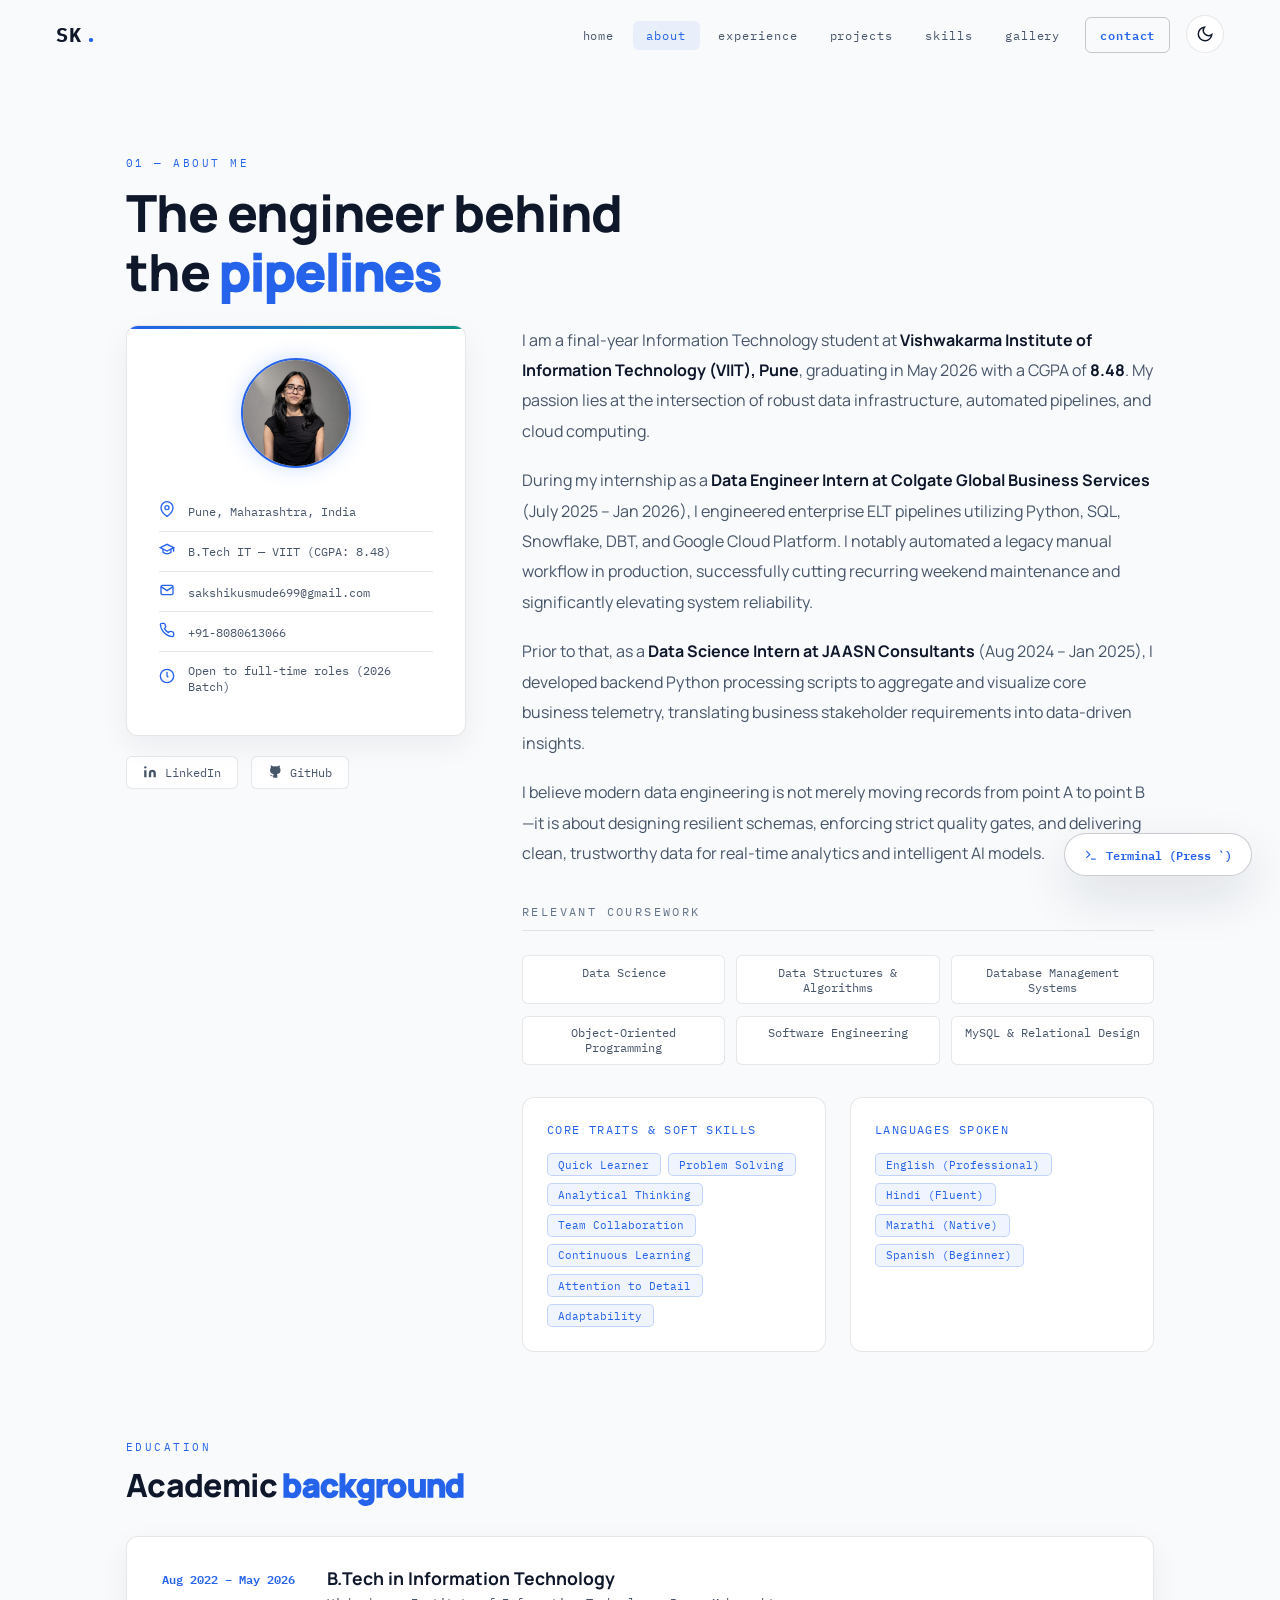
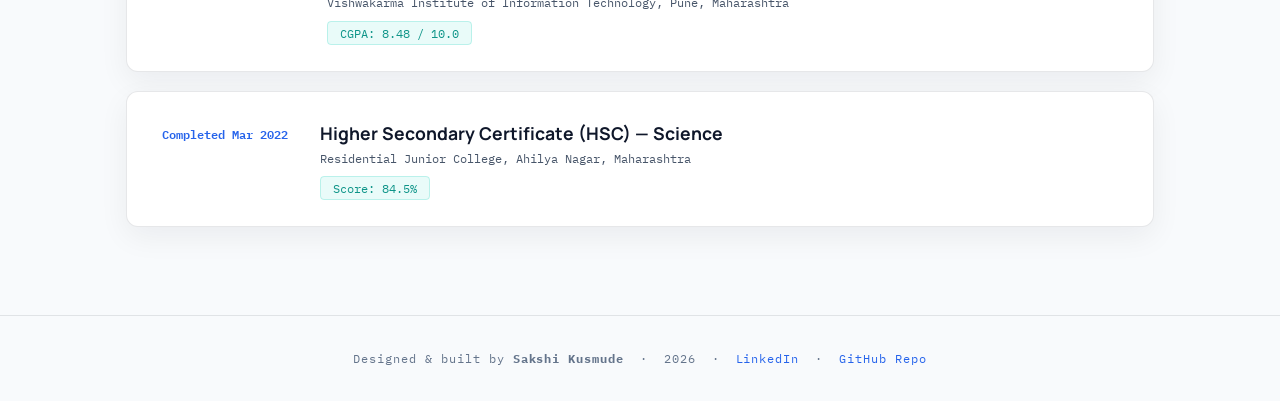
==== commit 386528f6: "feat: complete professional portfolio with light/dark theme, interactive DAG simulator, developer te" ====
--- a/about.html
+++ b/about.html
@@ -1,35 +1,57 @@
 <!DOCTYPE html>
 <html lang="en">
 <head>
-  <meta charset="UTF-8"/><meta name="viewport" content="width=device-width, initial-scale=1.0"/>
+  <meta charset="UTF-8"/>
+  <meta name="viewport" content="width=device-width, initial-scale=1.0"/>
   <title>About — Sakshi Kusmude</title>
+  <meta name="description" content="About Sakshi Kusmude — Data Engineer, VIIT IT student, former intern at Colgate Global Business Services."/>
   <link rel="preconnect" href="https://fonts.googleapis.com">
-  <link href="https://fonts.googleapis.com/css2?family=IBM+Plex+Mono:wght@400;500;700&family=Manrope:wght@400;500;600;700;800&display=swap" rel="stylesheet">
+  <link rel="preconnect" href="https://fonts.gstatic.com" crossorigin>
+  <link href="https://fonts.googleapis.com/css2?family=IBM+Plex+Mono:wght@400;500;600;700&family=Manrope:wght@400;500;600;700;800&display=swap" rel="stylesheet">
   <link rel="stylesheet" href="style.css"/>
+  <script>
+    (function() {
+      const t = localStorage.getItem('portfolio-theme') || 
+        (window.matchMedia && window.matchMedia('(prefers-color-scheme: light)').matches ? 'light' : 'dark');
+      document.documentElement.setAttribute('data-theme', t);
+    })();
+  </script>
 </head>
 <body>
+  <!-- NAV -->
   <nav class="nav" id="nav">
     <a href="index.html" class="nav-logo">SK<span>.</span></a>
-    <ul class="nav-links">
-      <li><a href="index.html">home</a></li>
-      <li><a href="about.html" class="active">about</a></li>
-      <li><a href="experience.html">experience</a></li>
-      <li><a href="projects.html">projects</a></li>
-      <li><a href="skills.html">skills</a></li>
-      <li><a href="gallery.html">gallery</a></li>
-      <li><a href="contact.html" class="nav-cta">contact</a></li>
-    </ul>
-    <button class="hamburger" id="hamburger"><span></span><span></span><span></span></button>
+    
+    <div class="nav-right-wrap">
+      <ul class="nav-links">
+        <li><a href="index.html">home</a></li>
+        <li><a href="about.html" class="active">about</a></li>
+        <li><a href="experience.html">experience</a></li>
+        <li><a href="projects.html">projects</a></li>
+        <li><a href="skills.html">skills</a></li>
+        <li><a href="gallery.html">gallery</a></li>
+        <li><a href="contact.html" class="nav-cta">contact</a></li>
+      </ul>
+
+      <!-- Theme Switcher Button -->
+      <button class="theme-toggle-btn" id="themeToggle" aria-label="Toggle Theme" title="Toggle Light/Dark Theme">
+        <svg viewBox="0 0 24 24" fill="none" stroke="currentColor" stroke-width="2"><circle cx="12" cy="12" r="5"/><path d="M12 1v2M12 21v2M4.22 4.22l1.42 1.42M18.36 18.36l1.42 1.42M1 12h2M21 12h2M4.22 19.78l1.42-1.42M18.36 5.64l1.42-1.42"/></svg>
+      </button>
+
+      <button class="hamburger" id="hamburger" aria-label="Open menu">
+        <span></span><span></span><span></span>
+      </button>
+    </div>
   </nav>
 
   <main class="page">
     <section class="section">
       <div class="container">
         <div class="section-label">01 — about me</div>
-        <h2 class="section-title">The person behind<br/>the <em>pipelines</em></h2>
+        <h2 class="section-title">The engineer behind<br/>the <em>pipelines</em></h2>
 
         <div class="about-grid">
-          <!-- LEFT -->
+          <!-- LEFT CARD -->
           <div>
             <div class="about-card fade-up">
               <div class="avatar-wrap">
@@ -37,59 +59,98 @@
                   <img src="images/profile.jpg" alt="Sakshi Kusmude" class="avatar-photo"/>
                 </div>
               </div>
-              <div class="detail-row"><span class="detail-icon"><svg viewBox="0 0 24 24" fill="none" stroke="currentColor" stroke-width="1.6"><path d="M12 21s-7-6.5-7-11a7 7 0 0114 0c0 4.5-7 11-7 11z"/><circle cx="12" cy="10" r="2.5"/></svg></span> Pune, Maharashtra</div>
-              <div class="detail-row"><span class="detail-icon"><svg viewBox="0 0 24 24" fill="none" stroke="currentColor" stroke-width="1.6"><path d="M2 9l10-5 10 5-10 5-10-5z"/><path d="M6 11v5c0 1.5 2.7 3 6 3s6-1.5 6-3v-5"/></svg></span> B.Tech IT — VIIT (2022–2026)</div>
-              <div class="detail-row"><span class="detail-icon"><svg viewBox="0 0 24 24" fill="none" stroke="currentColor" stroke-width="1.6"><rect x="3" y="5" width="18" height="14" rx="2"/><path d="M3 7l9 6 9-6"/></svg></span> sakshikusmude699@gmail.com</div>
-              <div class="detail-row"><span class="detail-icon"><svg viewBox="0 0 24 24" fill="none" stroke="currentColor" stroke-width="1.6"><path d="M22 16.9v3a2 2 0 01-2.2 2 19.8 19.8 0 01-8.6-3.1 19.5 19.5 0 01-6-6 19.8 19.8 0 01-3.1-8.7A2 2 0 014.1 2h3a2 2 0 012 1.7c.1.9.3 1.8.6 2.7a2 2 0 01-.4 2.1L8 9.9a16 16 0 006 6l1.4-1.4a2 2 0 012.1-.4c.9.3 1.8.5 2.7.6a2 2 0 011.8 2.2z"/></svg></span> +91-8080613066</div>
-              <div class="detail-row"><span class="detail-icon"><svg viewBox="0 0 24 24" fill="none" stroke="currentColor" stroke-width="1.6"><rect x="2" y="7" width="20" height="14" rx="2"/><path d="M16 21V5a2 2 0 00-2-2h-4a2 2 0 00-2 2v16"/></svg></span> Open to opportunities</div>
-            </div>
+              <div class="detail-row">
+                <span class="detail-icon"><svg viewBox="0 0 24 24" fill="none" stroke="currentColor" stroke-width="2"><path d="M21 10c0 7-9 13-9 13s-9-6-9-13a9 9 0 0118 0z"/><circle cx="12" cy="10" r="3"/></svg></span>
+                Pune, Maharashtra, India
+              </div>
+              <div class="detail-row">
+                <span class="detail-icon"><svg viewBox="0 0 24 24" fill="none" stroke="currentColor" stroke-width="2"><path d="M22 10v6M2 10l10-5 10 5-10 5z"/><path d="M6 12v5c3 3 9 3 12 0v-5"/></svg></span>
+                B.Tech IT — VIIT (CGPA: 8.48)
+              </div>
+              <div class="detail-row">
+                <span class="detail-icon"><svg viewBox="0 0 24 24" fill="none" stroke="currentColor" stroke-width="2"><rect x="3" y="5" width="18" height="14" rx="2"/><polyline points="3 7 12 13 21 7"/></svg></span>
+                <a href="mailto:sakshikusmude699@gmail.com" style="color:inherit;text-decoration:none;">sakshikusmude699@gmail.com</a>
+              </div>
+              <div class="detail-row">
+                <span class="detail-icon"><svg viewBox="0 0 24 24" fill="none" stroke="currentColor" stroke-width="2"><path d="M22 16.92v3a2 2 0 01-2.18 2 19.79 19.79 0 01-8.63-3.07 19.5 19.5 0 01-6-6 19.79 19.79 0 01-3.07-8.67A2 2 0 014.11 2h3a2 2 0 012 1.72 12.84 12.84 0 00.7 2.81 2 2 0 01-.45 2.11L8.09 9.91a16 16 0 006 6l1.27-1.27a2 2 0 012.11-.45 12.84 12.84 0 002.81.7A2 2 0 0122 16.92z"/></svg></span>
+                <a href="tel:+918080613066" style="color:inherit;text-decoration:none;">+91-8080613066</a>
+              </div>
+              <div class="detail-row">
+                <span class="detail-icon"><svg viewBox="0 0 24 24" fill="none" stroke="currentColor" stroke-width="2"><circle cx="12" cy="12" r="10"/><polyline points="12 6 12 12 14 14"/></svg></span>
+                Open to full-time roles (2026 Batch)
+              </div>
+            </div>
+
             <div class="social-links" style="margin-top:1.2rem;">
-              <a href="https://www.linkedin.com/in/sakshi-kusmude-2bb57525a" target="_blank" class="social-link">
-                <svg viewBox="0 0 24 24" fill="currentColor"><path d="M16 8a6 6 0 016 6v7h-4v-7a2 2 0 00-2-2 2 2 0 00-2 2v7h-4v-7a6 6 0 016-6zM2 9h4v12H2z"/><circle cx="4" cy="4" r="2"/></svg> LinkedIn
+              <a href="https://www.linkedin.com/in/sakshi-kusmude/" target="_blank" rel="noopener noreferrer" class="social-link">
+                <svg viewBox="0 0 24 24" fill="currentColor"><path d="M16 8a6 6 0 016 6v7h-4v-7a2 2 0 00-2-2 2 2 0 00-2 2v7h-4v-7a6 6 0 016-6zM2 9h4v12H2z"/><circle cx="4" cy="4" r="2"/></svg>
+                LinkedIn
               </a>
-              <a href="https://github.com/sakshikusmude699-del" target="_blank" class="social-link">
-                <svg viewBox="0 0 24 24" fill="currentColor"><path d="M9 19c-5 1.5-5-2.5-7-3m14 6v-3.87a3.37 3.37 0 00-.94-2.61c3.14-.35 6.44-1.54 6.44-7A5.44 5.44 0 0020 4.77 5.07 5.07 0 0019.91 1S18.73.65 16 2.48a13.38 13.38 0 00-7 0C6.27.65 5.09 1 5.09 1A5.07 5.07 0 005 4.77a5.44 5.44 0 00-1.5 3.78c0 5.42 3.3 6.61 6.44 7A3.37 3.37 0 009 18.13V22"/></svg> GitHub
+              <a href="https://github.com/sakshikusmude699-del" target="_blank" rel="noopener noreferrer" class="social-link">
+                <svg viewBox="0 0 24 24" fill="currentColor"><path d="M9 19c-5 1.5-5-2.5-7-3m14 6v-3.87a3.37 3.37 0 00-.94-2.61c3.14-.35 6.44-1.54 6.44-7A5.44 5.44 0 0020 4.77 5.07 5.07 0 0019.91 1S18.73.65 16 2.48a13.38 13.38 0 00-7 0C6.27.65 5.09 1 5.09 1A5.07 5.07 0 005 4.77a5.44 5.44 0 00-1.5 3.78c0 5.42 3.3 6.61 6.44 7A3.37 3.37 0 009 18.13V22"/></svg>
+                GitHub
               </a>
             </div>
           </div>
 
-          <!-- RIGHT -->
+          <!-- RIGHT DESCRIPTION -->
           <div class="fade-up">
             <p class="about-text">
-              I'm a final-year Information Technology student with a passion for building data
-              infrastructure that works at scale. As a <strong>Data Engineering Intern at Colgate
-              Global Business Services</strong>, I develop ELT pipelines and automated workflows in
-              Python and SQL, orchestrate backend jobs with Apache Airflow, and integrate cloud
-              services like GCP and Snowflake for secure, application-level data access.
-            </p>
-            <p class="about-text">
-              Earlier, as a <strong>Data Science Intern at JAASN Consultants</strong>, I built
-              Python-based scripts to process, analyze, and visualize business data, and worked
-              closely with stakeholders to translate requirements into functional reports.
-            </p>
-            <p class="about-text">
-              I believe good data engineering isn't just about moving data — it's about making it
-              <strong>trustworthy, accessible, and meaningful</strong>. I'm currently looking for
-              full-time opportunities where I can bring my pipeline and cloud engineering skills
-              together with my interest in applied ML.
-            </p>
-
-            <div style="margin-top:2rem;">
-              <div class="sub-heading" style="margin-bottom:1rem;">Relevant Coursework</div>
+              I am a final-year Information Technology student at <strong>Vishwakarma Institute of Information Technology (VIIT), Pune</strong>, graduating in May 2026 with a CGPA of <strong>8.48</strong>. My passion lies at the intersection of robust data infrastructure, automated pipelines, and cloud computing.
+            </p>
+            <p class="about-text">
+              During my internship as a <strong>Data Engineer Intern at Colgate Global Business Services</strong> (July 2025 – Jan 2026), I engineered enterprise ELT pipelines utilizing Python, SQL, Snowflake, DBT, and Google Cloud Platform. I notably automated a legacy manual workflow in production, successfully cutting recurring weekend maintenance and significantly elevating system reliability.
+            </p>
+            <p class="about-text">
+              Prior to that, as a <strong>Data Science Intern at JAASN Consultants</strong> (Aug 2024 – Jan 2025), I developed backend Python processing scripts to aggregate and visualize core business telemetry, translating business stakeholder requirements into data-driven insights.
+            </p>
+            <p class="about-text">
+              I believe modern data engineering is not merely moving records from point A to point B—it is about designing resilient schemas, enforcing strict quality gates, and delivering clean, trustworthy data for real-time analytics and intelligent AI models.
+            </p>
+
+            <!-- Coursework Chips -->
+            <div style="margin-top:2.2rem;">
+              <div class="sub-heading">Relevant Coursework</div>
               <div class="coursework-grid">
                 <span class="course-chip">Data Science</span>
                 <span class="course-chip">Data Structures & Algorithms</span>
                 <span class="course-chip">Database Management Systems</span>
                 <span class="course-chip">Object-Oriented Programming</span>
                 <span class="course-chip">Software Engineering</span>
-                <span class="course-chip">Web Development Fundamentals</span>
+                <span class="course-chip">MySQL & Relational Design</span>
+              </div>
+            </div>
+
+            <!-- Soft Skills & Languages -->
+            <div class="skills-callout-grid">
+              <div class="skill-box-mini">
+                <div class="skill-box-mini-title">Core Traits & Soft Skills</div>
+                <div class="tech-tags">
+                  <span>Quick Learner</span>
+                  <span>Problem Solving</span>
+                  <span>Analytical Thinking</span>
+                  <span>Team Collaboration</span>
+                  <span>Continuous Learning</span>
+                  <span>Attention to Detail</span>
+                  <span>Adaptability</span>
+                </div>
+              </div>
+
+              <div class="skill-box-mini">
+                <div class="skill-box-mini-title">Languages Spoken</div>
+                <div class="tech-tags">
+                  <span>English (Professional)</span>
+                  <span>Hindi (Fluent)</span>
+                  <span>Marathi (Native)</span>
+                  <span>Spanish (Beginner)</span>
+                </div>
               </div>
             </div>
           </div>
         </div>
 
-        <!-- EDUCATION -->
-        <div style="margin-top:5rem;">
+        <!-- ACADEMIC BACKGROUND -->
+        <div style="margin-top:5.5rem;">
           <div class="section-label">education</div>
           <h3 class="section-title" style="font-size:2rem;margin-bottom:2rem;">Academic <em>background</em></h3>
           <div class="edu-grid">
@@ -98,26 +159,64 @@
               <div class="edu-details">
                 <h4>B.Tech in Information Technology</h4>
                 <p>Vishwakarma Institute of Information Technology, Pune, Maharashtra</p>
-                <span class="edu-score">CGPA: 8.48</span>
-              </div>
-            </div>
+                <span class="edu-score">CGPA: 8.48 / 10.0</span>
+              </div>
+            </div>
+
             <div class="edu-card fade-up">
-              <div class="edu-year">Mar 2022</div>
+              <div class="edu-year">Completed Mar 2022</div>
               <div class="edu-details">
-                <h4>HSC — Science</h4>
+                <h4>Higher Secondary Certificate (HSC) — Science</h4>
                 <p>Residential Junior College, Ahilya Nagar, Maharashtra</p>
-                <span class="edu-score">84.5%</span>
+                <span class="edu-score">Score: 84.5%</span>
               </div>
             </div>
           </div>
         </div>
+
       </div>
     </section>
   </main>
 
+  <!-- SURPRISE EASTER EGG: FLOATING TERMINAL LAUNCHER -->
+  <button class="terminal-launcher-btn" id="terminalLauncher" title="Open Interactive CLI (Shortcut: Press ` or Ctrl+K)">
+    <svg viewBox="0 0 24 24" fill="none" stroke="currentColor" stroke-width="2"><polyline points="4 17 10 11 4 5"/><line x1="12" y1="19" x2="20" y2="19"/></svg>
+    Terminal (Press `)
+  </button>
+
+  <!-- CLI MODAL -->
+  <div class="terminal-modal-overlay" id="terminalModal">
+    <div class="terminal-window">
+      <div class="terminal-titlebar">
+        <div class="window-dots">
+          <span class="w-dot dot-red" id="termCloseBtn"></span>
+          <span class="w-dot dot-yellow"></span>
+          <span class="w-dot dot-green"></span>
+        </div>
+        <div class="terminal-title">sakshi@cloud-shell: ~ (bash)</div>
+        <div style="font-family:var(--mono);font-size:0.68rem;color:var(--text3);">Esc to close</div>
+      </div>
+      <div class="terminal-body" id="terminalBody">
+        <div class="term-line term-accent">Welcome to Sakshi Kusmude's Interactive Developer Terminal!</div>
+        <div class="term-line term-muted">Type <span class="term-green">help</span> to view available commands or try <span class="term-green">learning</span>, <span class="term-green">experience</span>, or <span class="term-green">skills</span>.</div>
+      </div>
+      <div style="padding:0.8rem 1.2rem;background:var(--surface);border-top:1px solid var(--border);">
+        <div class="term-input-row">
+          <span class="term-prompt">sakshi@cloud-shell:~$</span>
+          <input type="text" class="term-input" id="termInput" autocomplete="off" spellcheck="false" placeholder="Type a command (e.g., whoami, help)..."/>
+        </div>
+      </div>
+    </div>
+  </div>
+
   <footer class="footer">
-    <p>Designed & built by <strong>Sakshi Kusmude</strong> &nbsp;·&nbsp; 2026 &nbsp;·&nbsp; <a href="https://www.linkedin.com/in/sakshi-kusmude-2bb57525a" target="_blank">LinkedIn</a></p>
+    <p>
+      Designed & built by <strong>Sakshi Kusmude</strong> &nbsp;·&nbsp; 2026 &nbsp;·&nbsp;
+      <a href="https://www.linkedin.com/in/sakshi-kusmude/" target="_blank" rel="noopener noreferrer">LinkedIn</a> &nbsp;·&nbsp;
+      <a href="https://github.com/sakshikusmude699-del/Portfolio" target="_blank" rel="noopener noreferrer">GitHub Repo</a>
+    </p>
   </footer>
+
   <script src="script.js"></script>
 </body>
 </html>
--- a/style.css
+++ b/style.css
@@ -7,21 +7,50 @@
   --bg3: #131a2a;
   --surface: #131a2a;
   --surface2: #1a2338;
+  --surface-hover: #222d46;
   --border: rgba(148, 163, 184, 0.14);
   --border2: rgba(148, 163, 184, 0.28);
   --accent: #5b8cff;
   --accent2: #2dd4bf;
-  --accent3: #8b7cf6;
-  --accent4: #d4a24e;
+  --accent3: #a78bfa;
+  --accent4: #f59e0b;
   --text: #eef1f7;
   --text2: #9aa6bd;
   --text3: #5b6884;
   --mono: 'IBM Plex Mono', monospace;
-  --sans: 'Manrope', sans-serif;
+  --sans: 'Manrope', -apple-system, BlinkMacSystemFont, "Segoe UI", Roboto, sans-serif;
   --radius: 12px;
   --glow: 0 8px 30px rgba(0, 0, 0, 0.35);
   --glow-strong: 0 20px 60px rgba(0, 0, 0, 0.5);
   --nav-h: 68px;
+  --tag-bg: rgba(91, 140, 255, 0.08);
+  --tag-border: rgba(91, 140, 255, 0.2);
+  --code-bg: #090d15;
+  --terminal-bg: rgba(10, 14, 22, 0.95);
+}
+
+[data-theme="light"] {
+  --bg: #f8fafc;
+  --bg2: #f1f5f9;
+  --bg3: #e2e8f0;
+  --surface: #ffffff;
+  --surface2: #f1f5f9;
+  --surface-hover: #e2e8f0;
+  --border: rgba(15, 23, 42, 0.1);
+  --border2: rgba(15, 23, 42, 0.22);
+  --accent: #2563eb;
+  --accent2: #0d9488;
+  --accent3: #7c3aed;
+  --accent4: #d97706;
+  --text: #0f172a;
+  --text2: #475569;
+  --text3: #64748b;
+  --glow: 0 10px 30px rgba(15, 23, 42, 0.06);
+  --glow-strong: 0 20px 50px rgba(15, 23, 42, 0.12);
+  --tag-bg: rgba(37, 99, 235, 0.07);
+  --tag-border: rgba(37, 99, 235, 0.22);
+  --code-bg: #f8fafc;
+  --terminal-bg: rgba(248, 250, 252, 0.96);
 }
 
 html { scroll-behavior: smooth; }
@@ -30,280 +59,1604 @@
   color: var(--text);
   font-family: var(--sans);
   overflow-x: hidden;
-}
-
-::-webkit-scrollbar { width: 3px; }
+  transition: background-color 0.3s ease, color 0.3s ease;
+}
+
+::-webkit-scrollbar { width: 5px; height: 5px; }
 ::-webkit-scrollbar-track { background: var(--bg); }
 ::-webkit-scrollbar-thumb { background: var(--accent); border-radius: 4px; }
 
-/* ===== NAV ===== */
+/* ===== NAVIGATION ===== */
 .nav {
   position: fixed; top: 0; left: 0; right: 0; z-index: 100;
   display: flex; align-items: center; justify-content: space-between;
   padding: 0 3.5rem;
   height: var(--nav-h);
+  transition: all 0.3s ease;
+  background: transparent;
+}
+.nav.scrolled {
+  background: var(--bg);
+  backdrop-filter: blur(20px);
+  border-bottom: 1px solid var(--border);
+  box-shadow: var(--glow);
+}
+.nav-logo {
+  font-family: var(--mono);
+  font-size: 1.25rem;
+  font-weight: 700;
+  color: var(--text);
+  text-decoration: none;
+  letter-spacing: 0.05em;
+  display: flex;
+  align-items: center;
+  gap: 0.2rem;
+}
+.nav-logo span { color: var(--accent); }
+
+.nav-right-wrap {
+  display: flex;
+  align-items: center;
+  gap: 1rem;
+}
+
+.nav-links {
+  display: flex;
+  align-items: center;
+  gap: 0.3rem;
+  list-style: none;
+}
+.nav-links a {
+  font-family: var(--mono);
+  font-size: 0.74rem;
+  letter-spacing: 0.08em;
+  color: var(--text2);
+  text-decoration: none;
+  text-transform: lowercase;
+  padding: 0.45rem 0.85rem;
+  border-radius: 6px;
+  transition: all 0.2s ease;
+}
+.nav-links a:hover, .nav-links a.active {
+  color: var(--accent);
+  background: var(--tag-bg);
+}
+.nav-links a.nav-cta {
+  color: var(--accent);
+  border: 1px solid var(--border2);
+  margin-left: 0.4rem;
+  font-weight: 600;
+}
+.nav-links a.nav-cta:hover {
+  background: var(--accent);
+  color: #ffffff;
+  border-color: var(--accent);
+}
+
+/* Theme Toggle Button */
+.theme-toggle-btn {
+  background: var(--surface);
+  border: 1px solid var(--border);
+  color: var(--text);
+  width: 38px;
+  height: 38px;
+  border-radius: 50%;
+  display: flex;
+  align-items: center;
+  justify-content: center;
+  cursor: pointer;
+  transition: all 0.25s ease;
+  flex-shrink: 0;
+}
+.theme-toggle-btn:hover {
+  border-color: var(--accent);
+  color: var(--accent);
+  transform: rotate(15deg) scale(1.05);
+  box-shadow: var(--glow);
+}
+.theme-toggle-btn svg {
+  width: 18px;
+  height: 18px;
+  transition: transform 0.3s ease;
+}
+
+.hamburger {
+  display: none;
+  background: none;
+  border: none;
+  cursor: pointer;
+  flex-direction: column;
+  gap: 5px;
+  padding: 4px;
+}
+.hamburger span {
+  display: block;
+  width: 22px;
+  height: 2px;
+  background: var(--text);
   transition: all 0.3s;
-}
-.nav.scrolled { background: rgba(10,14,22,0.95); backdrop-filter: blur(20px); border-bottom: 1px solid var(--border); }
-.nav-logo { font-family: var(--mono); font-size: 1.2rem; font-weight: 700; color: var(--text); text-decoration: none; letter-spacing: 0.05em; }
-.nav-logo span { color: var(--accent); }
-
-.nav-links { display: flex; align-items: center; gap: 0.2rem; list-style: none; }
-.nav-links a {
-  font-family: var(--mono); font-size: 0.72rem; letter-spacing: 0.1em;
-  color: var(--text2); text-decoration: none; text-transform: lowercase;
-  padding: 0.45rem 0.9rem; border-radius: 6px;
-  transition: all 0.2s;
-}
-.nav-links a:hover, .nav-links a.active { color: var(--accent); background: rgba(91,140,255,0.07); }
-.nav-links a.nav-cta { color: var(--accent); border: 1px solid rgba(91,140,255,0.35); margin-left: 0.5rem; }
-.nav-links a.nav-cta:hover { background: var(--accent); color: var(--bg); }
-
-.hamburger { display: none; background: none; border: none; cursor: pointer; flex-direction: column; gap: 5px; padding: 4px; }
-.hamburger span { display: block; width: 22px; height: 2px; background: var(--text2); transition: all 0.3s; border-radius: 2px; }
+  border-radius: 2px;
+}
 
 /* ===== PAGE WRAPPER ===== */
 .page { min-height: 100vh; padding-top: var(--nav-h); }
 
-/* ===== HERO (index) ===== */
+/* ===== HERO ===== */
 .hero {
   min-height: calc(100vh - var(--nav-h));
-  display: flex; align-items: center;
-  padding: 4rem 3.5rem 4rem;
-  position: relative; overflow: hidden;
-}
-#particleCanvas { position: absolute; inset: 0; width: 100%; height: 100%; }
+  display: flex;
+  align-items: center;
+  padding: 4rem 3.5rem;
+  position: relative;
+  overflow: hidden;
+}
+#particleCanvas {
+  position: absolute;
+  inset: 0;
+  width: 100%;
+  height: 100%;
+  pointer-events: none;
+}
 .hero-grid-bg {
-  position: absolute; inset: 0;
-  background-image: linear-gradient(rgba(91,140,255,0.025) 1px, transparent 1px), linear-gradient(90deg, rgba(91,140,255,0.025) 1px, transparent 1px);
+  position: absolute;
+  inset: 0;
+  background-image:
+    linear-gradient(var(--border) 1px, transparent 1px),
+    linear-gradient(90deg, var(--border) 1px, transparent 1px);
   background-size: 55px 55px;
-}
-
-.hero-content { position: relative; z-index: 2; max-width: 900px; animation: fadeUp 1s ease 0.1s both; }
-@keyframes fadeUp { from { opacity: 0; transform: translateY(28px); } to { opacity: 1; transform: translateY(0); } }
-
-.hero-photo-wrap { position: relative; z-index: 2; display: flex; justify-content: center; margin-bottom: 2.2rem; animation: fadeUp 1s ease 0s both; }
-.hero-photo { width: 132px; height: 132px; border-radius: 50%; overflow: hidden; border: 1px solid var(--border2); box-shadow: var(--glow); position: relative; }
-.hero-photo img { width: 100%; height: 100%; object-fit: cover; display: block; }
-.hero-photo::after { content: ''; position: absolute; inset: 0; border-radius: 50%; box-shadow: inset 0 0 0 1px rgba(255,255,255,0.06); }
-
-.hero-tag { display: inline-flex; align-items: center; gap: 0.6rem; font-family: var(--mono); font-size: 0.7rem; letter-spacing: 0.15em; color: var(--accent2); text-transform: uppercase; margin-bottom: 1.8rem; padding: 0.35rem 1rem; border: 1px solid rgba(45,212,191,0.25); border-radius: 20px; }
-.dot { width: 7px; height: 7px; background: var(--accent2); border-radius: 50%; animation: pulse 2s infinite; }
-@keyframes pulse { 0%,100%{opacity:1;transform:scale(1)} 50%{opacity:0.4;transform:scale(0.75)} }
-
-.hero-name { font-family: var(--sans); font-size: clamp(3.5rem, 8.5vw, 7.5rem); font-weight: 800; line-height: 1.0; color: var(--text); margin-bottom: 0.9rem; letter-spacing: -0.03em; }
-.hero-name em { font-style: normal; color: transparent; -webkit-text-stroke: 2px var(--accent); }
-.hero-role { font-family: var(--mono); font-size: 1rem; color: var(--text2); letter-spacing: 0.06em; margin-bottom: 1.4rem; min-height: 1.6em; }
-.cursor-blink { display: inline-block; width: 2px; height: 1em; background: var(--accent); animation: blink 1s infinite; vertical-align: text-bottom; margin-left: 2px; }
-@keyframes blink { 0%,100%{opacity:1} 50%{opacity:0} }
-.hero-desc { font-size: 1.05rem; color: var(--text2); max-width: 560px; line-height: 1.85; margin-bottom: 2.5rem; }
-.hero-actions { display: flex; gap: 1rem; flex-wrap: wrap; margin-bottom: 3rem; }
-
-.btn { display: inline-block; font-family: var(--mono); font-size: 0.8rem; letter-spacing: 0.08em; text-decoration: none; border-radius: 7px; transition: all 0.25s; cursor: pointer; border: none; }
-.btn-primary { padding: 0.9rem 2.2rem; background: var(--accent); color: var(--bg); font-weight: 700; }
-.btn-primary:hover { background: var(--accent2); box-shadow: 0 0 30px rgba(91,140,255,0.35); transform: translateY(-2px); }
-.btn-secondary { padding: 0.9rem 2.2rem; background: transparent; color: var(--text); border: 1px solid var(--border2); }
-.btn-secondary:hover { border-color: var(--accent); color: var(--accent); transform: translateY(-2px); }
-.btn-lg { padding: 1.1rem 2.8rem; font-size: 0.88rem; }
-
-.hero-stats { display: flex; align-items: center; gap: 2.5rem; }
+  opacity: 0.6;
+}
+
+.hero-content {
+  position: relative;
+  z-index: 2;
+  max-width: 950px;
+  animation: fadeUp 0.8s ease 0.1s both;
+}
+@keyframes fadeUp {
+  from { opacity: 0; transform: translateY(24px); }
+  to { opacity: 1; transform: translateY(0); }
+}
+
+.hero-header-flex {
+  display: flex;
+  align-items: center;
+  gap: 2rem;
+  margin-bottom: 1.8rem;
+  flex-wrap: wrap;
+}
+
+.hero-photo-wrap {
+  position: relative;
+  width: 130px;
+  height: 130px;
+  flex-shrink: 0;
+}
+.hero-photo {
+  width: 130px;
+  height: 130px;
+  border-radius: 50%;
+  overflow: hidden;
+  border: 3px solid var(--accent);
+  box-shadow: 0 0 30px rgba(91, 140, 255, 0.35);
+  position: relative;
+  background: var(--surface);
+}
+.hero-photo img {
+  width: 100%;
+  height: 100%;
+  object-fit: cover;
+  display: block;
+}
+.hero-photo-badge {
+  position: absolute;
+  bottom: 0;
+  right: 0;
+  background: var(--accent2);
+  color: #0a0e16;
+  font-family: var(--mono);
+  font-size: 0.62rem;
+  font-weight: 700;
+  padding: 0.2rem 0.5rem;
+  border-radius: 20px;
+  border: 2px solid var(--bg);
+}
+
+.hero-tag {
+  display: inline-flex;
+  align-items: center;
+  gap: 0.6rem;
+  font-family: var(--mono);
+  font-size: 0.72rem;
+  letter-spacing: 0.12em;
+  color: var(--accent2);
+  text-transform: uppercase;
+  padding: 0.35rem 1rem;
+  border: 1px solid var(--border2);
+  background: var(--tag-bg);
+  border-radius: 20px;
+}
+.dot {
+  width: 7px;
+  height: 7px;
+  background: var(--accent2);
+  border-radius: 50%;
+  animation: pulse 2s infinite;
+}
+@keyframes pulse {
+  0%, 100% { opacity: 1; transform: scale(1); }
+  50% { opacity: 0.4; transform: scale(0.75); }
+}
+
+.hero-name {
+  font-family: var(--sans);
+  font-size: clamp(3.2rem, 7.5vw, 6.5rem);
+  font-weight: 800;
+  line-height: 1.05;
+  color: var(--text);
+  margin-bottom: 0.8rem;
+  letter-spacing: -0.03em;
+}
+.hero-name em {
+  font-style: normal;
+  color: transparent;
+  -webkit-text-stroke: 2px var(--accent);
+}
+[data-theme="light"] .hero-name em {
+  -webkit-text-stroke: 2px var(--accent);
+  color: var(--accent);
+}
+
+.hero-role {
+  font-family: var(--mono);
+  font-size: 1.1rem;
+  color: var(--accent);
+  letter-spacing: 0.05em;
+  margin-bottom: 1.4rem;
+  min-height: 1.6em;
+  font-weight: 600;
+}
+.cursor-blink {
+  display: inline-block;
+  width: 2px;
+  height: 1.1em;
+  background: var(--accent);
+  animation: blink 1s infinite;
+  vertical-align: text-bottom;
+  margin-left: 2px;
+}
+@keyframes blink { 0%, 100% { opacity: 1; } 50% { opacity: 0; } }
+
+.hero-desc {
+  font-size: 1.05rem;
+  color: var(--text2);
+  max-width: 620px;
+  line-height: 1.8;
+  margin-bottom: 2.2rem;
+}
+
+.hero-actions {
+  display: flex;
+  gap: 1rem;
+  flex-wrap: wrap;
+  margin-bottom: 2.5rem;
+}
+
+.btn {
+  display: inline-flex;
+  align-items: center;
+  justify-content: center;
+  gap: 0.5rem;
+  font-family: var(--mono);
+  font-size: 0.8rem;
+  letter-spacing: 0.08em;
+  text-decoration: none;
+  border-radius: 8px;
+  transition: all 0.25s ease;
+  cursor: pointer;
+  border: none;
+  padding: 0.85rem 1.8rem;
+  font-weight: 600;
+}
+.btn svg { width: 15px; height: 15px; }
+
+.btn-primary {
+  background: var(--accent);
+  color: #ffffff;
+}
+.btn-primary:hover {
+  background: var(--accent2);
+  color: #0a0e16;
+  box-shadow: 0 0 25px rgba(45, 212, 191, 0.4);
+  transform: translateY(-2px);
+}
+.btn-secondary {
+  background: var(--surface);
+  color: var(--text);
+  border: 1px solid var(--border2);
+}
+.btn-secondary:hover {
+  border-color: var(--accent);
+  color: var(--accent);
+  transform: translateY(-2px);
+}
+.btn-outline-glow {
+  background: transparent;
+  color: var(--accent2);
+  border: 1px solid var(--accent2);
+}
+.btn-outline-glow:hover {
+  background: var(--accent2);
+  color: #0a0e16;
+  transform: translateY(-2px);
+  box-shadow: 0 0 20px rgba(45, 212, 191, 0.3);
+}
+
+.hero-stats {
+  display: flex;
+  align-items: center;
+  gap: 2.2rem;
+  flex-wrap: wrap;
+}
 .stat { display: flex; flex-direction: column; gap: 0.2rem; }
-.stat-num { font-family: var(--mono); font-size: 1.8rem; font-weight: 700; color: var(--accent); }
-.stat-label { font-family: var(--mono); font-size: 0.62rem; letter-spacing: 0.15em; color: var(--text3); text-transform: uppercase; }
-.stat-divider { width: 1px; height: 38px; background: var(--border); }
-
-.scroll-hint { position: absolute; bottom: 2rem; left: 50%; transform: translateX(-50%); display: flex; flex-direction: column; align-items: center; gap: 0.5rem; font-family: var(--mono); font-size: 0.62rem; letter-spacing: 0.15em; color: var(--text3); text-transform: uppercase; }
-.scroll-line { width: 1px; height: 38px; background: linear-gradient(to bottom, var(--accent), transparent); animation: scrollAnim 2s infinite; }
-@keyframes scrollAnim { 0%{transform:scaleY(0);transform-origin:top;opacity:0} 50%{transform:scaleY(1);opacity:1} 100%{transform:scaleY(0);transform-origin:bottom;opacity:0} }
+.stat-num {
+  font-family: var(--mono);
+  font-size: 1.8rem;
+  font-weight: 700;
+  color: var(--accent);
+}
+.stat-label {
+  font-family: var(--mono);
+  font-size: 0.65rem;
+  letter-spacing: 0.15em;
+  color: var(--text3);
+  text-transform: uppercase;
+}
+.stat-divider {
+  width: 1px;
+  height: 38px;
+  background: var(--border);
+}
+
+.hero-right {
+  position: absolute;
+  right: 3.5rem;
+  top: 50%;
+  transform: translateY(-50%);
+  z-index: 2;
+  display: flex;
+  flex-direction: column;
+  gap: 1.2rem;
+}
+.quick-link {
+  display: flex;
+  align-items: center;
+  gap: 0.7rem;
+  font-family: var(--mono);
+  font-size: 0.72rem;
+  letter-spacing: 0.1em;
+  color: var(--text3);
+  text-decoration: none;
+  transition: all 0.2s;
+}
+.quick-link:hover { color: var(--accent); transform: translateX(-4px); }
+.ql-line { width: 28px; height: 1px; background: currentColor; }
+@media (max-width: 1024px) { .hero-right { display: none; } }
+
+.scroll-hint {
+  position: absolute;
+  bottom: 2rem;
+  left: 50%;
+  transform: translateX(-50%);
+  display: flex;
+  flex-direction: column;
+  align-items: center;
+  gap: 0.5rem;
+  font-family: var(--mono);
+  font-size: 0.62rem;
+  letter-spacing: 0.15em;
+  color: var(--text3);
+  text-transform: uppercase;
+}
+.scroll-line {
+  width: 1px;
+  height: 35px;
+  background: linear-gradient(to bottom, var(--accent), transparent);
+  animation: scrollAnim 2s infinite;
+}
+@keyframes scrollAnim {
+  0% { transform: scaleY(0); transform-origin: top; opacity: 0; }
+  50% { transform: scaleY(1); opacity: 1; }
+  100% { transform: scaleY(0); transform-origin: bottom; opacity: 0; }
+}
+
+/* ===== MARQUEE STRIP ===== */
+.strip {
+  background: var(--bg2);
+  border-top: 1px solid var(--border);
+  border-bottom: 1px solid var(--border);
+  padding: 1.5rem 0;
+  overflow: hidden;
+}
+.strip-inner {
+  display: flex;
+  gap: 3.5rem;
+  animation: marquee 28s linear infinite;
+  width: max-content;
+}
+.strip-inner:hover { animation-play-state: paused; }
+@keyframes marquee {
+  from { transform: translateX(0); }
+  to { transform: translateX(-50%); }
+}
+.strip-item {
+  display: flex;
+  align-items: center;
+  gap: 0.6rem;
+  font-family: var(--mono);
+  font-size: 0.75rem;
+  color: var(--text2);
+  letter-spacing: 0.08em;
+  white-space: nowrap;
+}
+.strip-dot {
+  width: 6px;
+  height: 6px;
+  background: var(--accent);
+  border-radius: 50%;
+}
 
 /* ===== SECTION COMMONS ===== */
-.section { padding: 6rem 0; }
-.container { max-width: 1100px; margin: 0 auto; padding: 0 3.5rem; }
-.section-label { font-family: var(--mono); font-size: 0.68rem; letter-spacing: 0.22em; color: var(--accent); text-transform: uppercase; margin-bottom: 1rem; }
-.section-title { font-family: var(--sans); font-size: clamp(2rem, 3.8vw, 3rem); font-weight: 800; color: var(--text); margin-bottom: 3rem; line-height: 1.15; letter-spacing: -0.02em; }
-.section-title em { font-style: normal; color: transparent; -webkit-text-stroke: 1.5px var(--accent); }
-.section-desc { font-size: 1rem; color: var(--text2); max-width: 560px; line-height: 1.85; margin-bottom: 3rem; margin-top: -1.5rem; }
-
-/* accent tags */
+.section { padding: 5.5rem 0; }
+.container { max-width: 1140px; margin: 0 auto; padding: 0 3.5rem; }
+.section-label {
+  font-family: var(--mono);
+  font-size: 0.7rem;
+  letter-spacing: 0.22em;
+  color: var(--accent);
+  text-transform: uppercase;
+  margin-bottom: 0.8rem;
+  display: flex;
+  align-items: center;
+  gap: 0.5rem;
+}
+.section-title {
+  font-family: var(--sans);
+  font-size: clamp(2.2rem, 4vw, 3.2rem);
+  font-weight: 800;
+  color: var(--text);
+  margin-bottom: 1.5rem;
+  line-height: 1.15;
+  letter-spacing: -0.02em;
+}
+.section-title em {
+  font-style: normal;
+  color: transparent;
+  -webkit-text-stroke: 1.5px var(--accent);
+}
+[data-theme="light"] .section-title em {
+  color: var(--accent);
+  -webkit-text-stroke: 1.5px var(--accent);
+}
+.section-desc {
+  font-size: 1.02rem;
+  color: var(--text2);
+  max-width: 650px;
+  line-height: 1.85;
+  margin-bottom: 3rem;
+}
+
+/* Tags */
 .tech-tags { display: flex; flex-wrap: wrap; gap: 0.45rem; }
-.tech-tags span { font-family: var(--mono); font-size: 0.68rem; color: var(--accent); background: rgba(91,140,255,0.07); border: 1px solid rgba(91,140,255,0.18); padding: 0.22rem 0.65rem; border-radius: 4px; }
+.tech-tags span {
+  font-family: var(--mono);
+  font-size: 0.7rem;
+  color: var(--accent);
+  background: var(--tag-bg);
+  border: 1px solid var(--tag-border);
+  padding: 0.22rem 0.65rem;
+  border-radius: 5px;
+}
+
+/* ===== CURRENTLY LEARNING SECTION ===== */
+.learning-section {
+  background: var(--bg2);
+  border-top: 1px solid var(--border);
+  border-bottom: 1px solid var(--border);
+  padding: 5.5rem 0;
+  position: relative;
+}
+.learning-grid {
+  display: grid;
+  grid-template-columns: repeat(3, 1fr);
+  gap: 1.5rem;
+}
+.learning-card {
+  background: var(--surface);
+  border: 1px solid var(--border);
+  border-radius: var(--radius);
+  padding: 2rem;
+  position: relative;
+  overflow: hidden;
+  display: flex;
+  flex-direction: column;
+  transition: all 0.3s ease;
+  box-shadow: var(--glow);
+}
+.learning-card:hover {
+  border-color: var(--border2);
+  transform: translateY(-4px);
+  box-shadow: var(--glow-strong);
+}
+.learning-card-top {
+  display: flex;
+  align-items: center;
+  justify-content: space-between;
+  margin-bottom: 1.2rem;
+}
+.learning-icon {
+  width: 44px;
+  height: 44px;
+  border-radius: 10px;
+  background: var(--tag-bg);
+  border: 1px solid var(--tag-border);
+  display: flex;
+  align-items: center;
+  justify-content: center;
+  color: var(--accent);
+}
+.learning-icon svg { width: 24px; height: 24px; }
+.learning-badge {
+  font-family: var(--mono);
+  font-size: 0.65rem;
+  letter-spacing: 0.1em;
+  text-transform: uppercase;
+  padding: 0.25rem 0.7rem;
+  border-radius: 20px;
+  font-weight: 600;
+}
+.badge-active { background: rgba(45, 212, 191, 0.12); color: var(--accent2); border: 1px solid rgba(45, 212, 191, 0.3); }
+.badge-intermediate { background: rgba(91, 140, 255, 0.12); color: var(--accent); border: 1px solid rgba(91, 140, 255, 0.3); }
+.badge-exploring { background: rgba(167, 139, 250, 0.12); color: var(--accent3); border: 1px solid rgba(167, 139, 250, 0.3); }
+
+.learning-title {
+  font-size: 1.25rem;
+  font-weight: 700;
+  color: var(--text);
+  margin-bottom: 0.5rem;
+}
+.learning-desc {
+  font-size: 0.88rem;
+  color: var(--text2);
+  line-height: 1.7;
+  margin-bottom: 1.5rem;
+  flex: 1;
+}
+
+/* Progress bar */
+.learning-progress-wrap { margin-top: auto; }
+.progress-meta {
+  display: flex;
+  justify-content: space-between;
+  align-items: center;
+  margin-bottom: 0.6rem;
+  font-family: var(--mono);
+  font-size: 0.75rem;
+}
+.progress-label { color: var(--text3); }
+.progress-val { font-weight: 700; color: var(--accent); }
+
+.progress-track {
+  width: 100%;
+  height: 9px;
+  background: var(--bg3);
+  border-radius: 10px;
+  overflow: hidden;
+  position: relative;
+}
+.progress-bar {
+  height: 100%;
+  border-radius: 10px;
+  transition: width 1.2s cubic-bezier(0.16, 1, 0.3, 1);
+  position: relative;
+}
+.progress-bar-spark { background: linear-gradient(90deg, #f59e0b, #ef4444); }
+.progress-bar-databricks { background: linear-gradient(90deg, #2563eb, #2dd4bf); }
+.progress-bar-genai { background: linear-gradient(90deg, #8b5cf6, #ec4899); }
+
+.learning-topics {
+  margin-top: 1.2rem;
+  display: flex;
+  flex-wrap: wrap;
+  gap: 0.4rem;
+}
+.learning-topic-pill {
+  font-family: var(--mono);
+  font-size: 0.65rem;
+  padding: 0.18rem 0.55rem;
+  border-radius: 4px;
+  background: var(--surface2);
+  color: var(--text2);
+  border: 1px solid var(--border);
+}
+
+/* ===== SURPRISE ELEMENT: LIVE PIPELINE SIMULATOR ===== */
+.pipeline-sim-section {
+  padding: 6rem 0;
+  background: var(--bg);
+  position: relative;
+}
+.pipeline-sim-box {
+  background: var(--surface);
+  border: 1px solid var(--border);
+  border-radius: var(--radius);
+  padding: 2.2rem;
+  position: relative;
+  overflow: hidden;
+  box-shadow: var(--glow-strong);
+}
+.pipeline-header {
+  display: flex;
+  justify-content: space-between;
+  align-items: center;
+  margin-bottom: 2rem;
+  flex-wrap: wrap;
+  gap: 1rem;
+}
+.pipeline-status-badge {
+  display: inline-flex;
+  align-items: center;
+  gap: 0.5rem;
+  font-family: var(--mono);
+  font-size: 0.72rem;
+  padding: 0.35rem 0.9rem;
+  background: var(--surface2);
+  border: 1px solid var(--border);
+  border-radius: 20px;
+}
+.status-indicator {
+  width: 8px;
+  height: 8px;
+  border-radius: 50%;
+  background: var(--accent2);
+}
+.status-indicator.running {
+  background: var(--accent4);
+  box-shadow: 0 0 10px var(--accent4);
+  animation: pulse 1s infinite;
+}
+.status-indicator.success {
+  background: var(--accent2);
+  box-shadow: 0 0 10px var(--accent2);
+}
+
+.pipeline-controls {
+  display: flex;
+  gap: 0.8rem;
+  align-items: center;
+}
+.btn-sim {
+  font-family: var(--mono);
+  font-size: 0.75rem;
+  padding: 0.55rem 1.2rem;
+  border-radius: 6px;
+  cursor: pointer;
+  transition: all 0.2s;
+  display: inline-flex;
+  align-items: center;
+  gap: 0.4rem;
+  border: none;
+}
+.btn-sim-trigger {
+  background: var(--accent);
+  color: #ffffff;
+  font-weight: 600;
+}
+.btn-sim-trigger:hover {
+  background: var(--accent2);
+  color: #0a0e16;
+  transform: translateY(-1px);
+}
+.btn-sim-reset {
+  background: var(--surface2);
+  color: var(--text2);
+  border: 1px solid var(--border);
+}
+.btn-sim-reset:hover {
+  color: var(--text);
+  border-color: var(--border2);
+}
+
+/* Pipeline DAG nodes */
+.dag-canvas {
+  display: grid;
+  grid-template-columns: repeat(5, 1fr);
+  gap: 1rem;
+  position: relative;
+  margin-bottom: 2rem;
+}
+.dag-node {
+  background: var(--surface2);
+  border: 1px solid var(--border);
+  border-radius: 10px;
+  padding: 1.2rem 1rem;
+  text-align: center;
+  position: relative;
+  transition: all 0.3s ease;
+}
+.dag-node.active {
+  border-color: var(--accent4);
+  background: rgba(245, 158, 11, 0.08);
+  box-shadow: 0 0 20px rgba(245, 158, 11, 0.2);
+  transform: scale(1.03);
+}
+.dag-node.done {
+  border-color: var(--accent2);
+  background: rgba(45, 212, 191, 0.08);
+}
+.dag-node-icon {
+  font-size: 1.5rem;
+  margin-bottom: 0.5rem;
+  display: flex;
+  justify-content: center;
+  color: var(--accent);
+}
+.dag-node-icon svg { width: 26px; height: 26px; }
+.dag-node-title {
+  font-size: 0.82rem;
+  font-weight: 700;
+  color: var(--text);
+  margin-bottom: 0.3rem;
+}
+.dag-node-tech {
+  font-family: var(--mono);
+  font-size: 0.65rem;
+  color: var(--accent);
+  margin-bottom: 0.5rem;
+}
+.dag-node-status {
+  font-family: var(--mono);
+  font-size: 0.62rem;
+  color: var(--text3);
+  text-transform: uppercase;
+  letter-spacing: 0.08em;
+}
+
+/* Connecting arrows */
+.dag-node::after {
+  content: '→';
+  position: absolute;
+  right: -14px;
+  top: 50%;
+  transform: translateY(-50%);
+  font-family: var(--mono);
+  font-size: 1rem;
+  color: var(--text3);
+  z-index: 2;
+}
+.dag-node:last-child::after { display: none; }
+
+/* Metrics ribbon */
+.pipeline-metrics-ribbon {
+  display: grid;
+  grid-template-columns: repeat(4, 1fr);
+  gap: 1rem;
+  background: var(--bg2);
+  border: 1px solid var(--border);
+  border-radius: 8px;
+  padding: 1rem 1.4rem;
+  margin-bottom: 1.5rem;
+}
+.metric-box { display: flex; flex-direction: column; gap: 0.2rem; }
+.metric-box-label {
+  font-family: var(--mono);
+  font-size: 0.65rem;
+  color: var(--text3);
+  text-transform: uppercase;
+  letter-spacing: 0.1em;
+}
+.metric-box-val {
+  font-family: var(--mono);
+  font-size: 1.15rem;
+  font-weight: 700;
+  color: var(--text);
+}
+
+/* Live Terminal Log */
+.pipeline-log-console {
+  background: var(--code-bg);
+  border: 1px solid var(--border);
+  border-radius: 8px;
+  padding: 1rem 1.2rem;
+  font-family: var(--mono);
+  font-size: 0.72rem;
+  color: var(--text2);
+  height: 120px;
+  overflow-y: auto;
+  line-height: 1.6;
+}
+.log-line { display: flex; gap: 0.8rem; margin-bottom: 0.2rem; }
+.log-time { color: var(--text3); flex-shrink: 0; }
+.log-msg.info { color: var(--accent); }
+.log-msg.success { color: var(--accent2); }
+.log-msg.warn { color: var(--accent4); }
+
+/* ===== SURPRISE ELEMENT: FLOATING DEVELOPER TERMINAL MODAL ===== */
+.terminal-launcher-btn {
+  position: fixed;
+  bottom: 24px;
+  right: 28px;
+  z-index: 999;
+  background: var(--surface);
+  border: 1px solid var(--border2);
+  color: var(--accent);
+  padding: 0.65rem 1.2rem;
+  border-radius: 30px;
+  font-family: var(--mono);
+  font-size: 0.75rem;
+  font-weight: 600;
+  cursor: pointer;
+  display: flex;
+  align-items: center;
+  gap: 0.5rem;
+  box-shadow: var(--glow-strong);
+  transition: all 0.25s ease;
+}
+.terminal-launcher-btn:hover {
+  background: var(--accent);
+  color: #ffffff;
+  transform: translateY(-3px) scale(1.02);
+  border-color: var(--accent);
+}
+.terminal-launcher-btn svg { width: 14px; height: 14px; }
+
+.terminal-modal-overlay {
+  position: fixed;
+  inset: 0;
+  background: rgba(10, 14, 22, 0.75);
+  backdrop-filter: blur(8px);
+  z-index: 1000;
+  display: flex;
+  align-items: center;
+  justify-content: center;
+  padding: 1.5rem;
+  opacity: 0;
+  pointer-events: none;
+  transition: opacity 0.3s ease;
+}
+.terminal-modal-overlay.open {
+  opacity: 1;
+  pointer-events: all;
+}
+.terminal-window {
+  width: 100%;
+  max-width: 720px;
+  background: var(--terminal-bg);
+  border: 1px solid var(--border2);
+  border-radius: 12px;
+  box-shadow: var(--glow-strong);
+  overflow: hidden;
+  display: flex;
+  flex-direction: column;
+  animation: modalPop 0.3s ease forwards;
+}
+@keyframes modalPop {
+  from { transform: scale(0.95) translateY(10px); }
+  to { transform: scale(1) translateY(0); }
+}
+.terminal-titlebar {
+  background: var(--surface2);
+  padding: 0.65rem 1rem;
+  display: flex;
+  align-items: center;
+  justify-content: space-between;
+  border-bottom: 1px solid var(--border);
+}
+.window-dots {
+  display: flex;
+  align-items: center;
+  gap: 6px;
+}
+.w-dot {
+  width: 11px;
+  height: 11px;
+  border-radius: 50%;
+  cursor: pointer;
+}
+.dot-red { background: #ef4444; }
+.dot-yellow { background: #f59e0b; }
+.dot-green { background: #10b981; }
+
+.terminal-title {
+  font-family: var(--mono);
+  font-size: 0.72rem;
+  color: var(--text2);
+  letter-spacing: 0.05em;
+}
+
+.terminal-body {
+  padding: 1.2rem;
+  height: 380px;
+  overflow-y: auto;
+  font-family: var(--mono);
+  font-size: 0.8rem;
+  line-height: 1.6;
+}
+.term-line { margin-bottom: 0.4rem; word-break: break-word; }
+.term-muted { color: var(--text3); }
+.term-accent { color: var(--accent); }
+.term-green { color: var(--accent2); }
+.term-gold { color: var(--accent4); }
+
+.term-input-row {
+  display: flex;
+  align-items: center;
+  gap: 0.5rem;
+  margin-top: 0.6rem;
+}
+.term-prompt { color: var(--accent2); font-weight: 700; white-space: nowrap; }
+.term-input {
+  background: transparent;
+  border: none;
+  outline: none;
+  color: var(--text);
+  font-family: var(--mono);
+  font-size: 0.8rem;
+  flex: 1;
+}
+
+/* Confetti canvas */
+#confettiCanvas {
+  position: fixed;
+  inset: 0;
+  width: 100%;
+  height: 100%;
+  pointer-events: none;
+  z-index: 2000;
+}
+
+/* ===== FEATURED SECTION ===== */
+.featured-section { padding: 5.5rem 0; background: var(--bg2); }
+.featured-grid { display: grid; grid-template-columns: repeat(3, 1fr); gap: 1.2rem; }
+.feat-card {
+  background: var(--surface);
+  border: 1px solid var(--border);
+  border-radius: var(--radius);
+  padding: 1.8rem;
+  text-decoration: none;
+  transition: all 0.3s;
+  display: block;
+}
+.feat-card:hover {
+  border-color: var(--border2);
+  transform: translateY(-3px);
+  box-shadow: var(--glow);
+}
+.feat-icon { width: 36px; height: 36px; margin-bottom: 1rem; color: var(--accent); }
+.feat-icon svg { width: 100%; height: 100%; }
+.feat-title { font-size: 1.05rem; font-weight: 700; color: var(--text); margin-bottom: 0.5rem; }
+.feat-desc { font-size: 0.85rem; color: var(--text2); line-height: 1.7; }
+.feat-arrow { display: inline-block; margin-top: 1rem; font-family: var(--mono); font-size: 0.72rem; color: var(--accent); }
 
 /* ===== ABOUT PAGE ===== */
-.about-grid { display: grid; grid-template-columns: 340px 1fr; gap: 4rem; align-items: start; }
-.about-card { background: var(--surface); border: 1px solid var(--border); border-radius: var(--radius); padding: 2rem; position: relative; overflow: hidden; box-shadow: var(--glow); }
-.about-card::before { content:''; position: absolute; top: 0; left: 0; right: 0; height: 2px; background: linear-gradient(to right, var(--accent), var(--accent2)); }
+.about-grid { display: grid; grid-template-columns: 340px 1fr; gap: 3.5rem; align-items: start; }
+.about-card {
+  background: var(--surface);
+  border: 1px solid var(--border);
+  border-radius: var(--radius);
+  padding: 2rem;
+  position: relative;
+  overflow: hidden;
+  box-shadow: var(--glow);
+}
+.about-card::before {
+  content: '';
+  position: absolute;
+  top: 0; left: 0; right: 0;
+  height: 3px;
+  background: linear-gradient(to right, var(--accent), var(--accent2));
+}
 
 .avatar-wrap { display: flex; justify-content: center; margin-bottom: 1.5rem; }
-.avatar { width: 90px; height: 90px; background: var(--surface2); border-radius: 50%; display: flex; align-items: center; justify-content: center; font-family: var(--sans); font-size: 1.6rem; font-weight: 800; color: var(--accent); position: relative; }
-.avatar-ring { position: absolute; inset: -5px; border-radius: 50%; border: 2px solid var(--accent); border-top-color: transparent; animation: spin 8s linear infinite; }
-@keyframes spin { to { transform: rotate(360deg); } }
-.avatar-photo { width: 90px; height: 90px; border-radius: 50%; object-fit: cover; }
-
-.detail-row { display: flex; align-items: center; gap: 0.8rem; font-family: var(--mono); font-size: 0.78rem; color: var(--text2); padding: 0.55rem 0; border-bottom: 1px solid var(--border); }
+.avatar {
+  width: 110px;
+  height: 110px;
+  border-radius: 50%;
+  position: relative;
+  border: 2px solid var(--accent);
+  box-shadow: 0 0 20px rgba(91, 140, 255, 0.3);
+}
+.avatar-photo { width: 100%; height: 100%; border-radius: 50%; object-fit: cover; }
+
+.detail-row {
+  display: flex;
+  align-items: center;
+  gap: 0.8rem;
+  font-family: var(--mono);
+  font-size: 0.78rem;
+  color: var(--text2);
+  padding: 0.6rem 0;
+  border-bottom: 1px solid var(--border);
+}
 .detail-row:last-child { border-bottom: none; }
-.detail-icon { font-size: 1rem; flex-shrink: 0; }
-
-.about-text { font-size: 0.98rem; color: var(--text2); line-height: 1.9; margin-bottom: 1.2rem; }
+.detail-icon { font-size: 1rem; flex-shrink: 0; color: var(--accent); }
+.detail-icon svg { width: 16px; height: 16px; }
+
+.about-text { font-size: 1rem; color: var(--text2); line-height: 1.9; margin-bottom: 1.2rem; }
 .about-text strong { color: var(--text); }
 .social-links { display: flex; gap: 0.8rem; margin-top: 1.5rem; flex-wrap: wrap; }
-.social-link { display: inline-flex; align-items: center; gap: 0.5rem; font-family: var(--mono); font-size: 0.75rem; color: var(--text2); text-decoration: none; padding: 0.5rem 1rem; border: 1px solid var(--border); border-radius: 6px; transition: all 0.2s; }
+.social-link {
+  display: inline-flex;
+  align-items: center;
+  gap: 0.5rem;
+  font-family: var(--mono);
+  font-size: 0.75rem;
+  color: var(--text2);
+  text-decoration: none;
+  padding: 0.5rem 1rem;
+  border: 1px solid var(--border);
+  border-radius: 6px;
+  transition: all 0.2s;
+  background: var(--surface);
+}
 .social-link svg { width: 14px; height: 14px; }
 .social-link:hover { border-color: var(--accent); color: var(--accent); }
 
-.coursework-grid { display: grid; grid-template-columns: repeat(3, 1fr); gap: 0.7rem; margin-top: 1.5rem; }
-.course-chip { font-family: var(--mono); font-size: 0.72rem; color: var(--text2); background: var(--surface); border: 1px solid var(--border); padding: 0.5rem 0.8rem; border-radius: 6px; text-align: center; transition: all 0.2s; }
+.coursework-grid { display: grid; grid-template-columns: repeat(3, 1fr); gap: 0.7rem; margin-top: 1.2rem; }
+.course-chip {
+  font-family: var(--mono);
+  font-size: 0.74rem;
+  color: var(--text2);
+  background: var(--surface);
+  border: 1px solid var(--border);
+  padding: 0.55rem 0.8rem;
+  border-radius: 6px;
+  text-align: center;
+  transition: all 0.2s;
+}
 .course-chip:hover { border-color: var(--accent); color: var(--accent); }
+
+/* Soft Skills & Languages */
+.skills-callout-grid {
+  display: grid;
+  grid-template-columns: 1fr 1fr;
+  gap: 1.5rem;
+  margin-top: 2rem;
+}
+.skill-box-mini {
+  background: var(--surface);
+  border: 1px solid var(--border);
+  border-radius: var(--radius);
+  padding: 1.5rem;
+}
+.skill-box-mini-title {
+  font-family: var(--mono);
+  font-size: 0.72rem;
+  letter-spacing: 0.12em;
+  text-transform: uppercase;
+  color: var(--accent);
+  margin-bottom: 1rem;
+}
 
 /* ===== EXPERIENCE PAGE ===== */
 .timeline { display: flex; flex-direction: column; gap: 2rem; position: relative; padding-left: 2rem; }
-.timeline::before { content:''; position: absolute; left: 0; top: 12px; bottom: 12px; width: 1px; background: linear-gradient(to bottom, var(--accent), var(--accent3) 60%, transparent); }
-.timeline-dot { position: absolute; left: -2.45rem; top: 1.8rem; width: 10px; height: 10px; background: var(--accent); border-radius: 50%; box-shadow: 0 0 12px var(--accent); }
+.timeline::before {
+  content: '';
+  position: absolute;
+  left: 0; top: 12px; bottom: 12px;
+  width: 2px;
+  background: linear-gradient(to bottom, var(--accent), var(--accent2) 70%, transparent);
+}
+.timeline-dot {
+  position: absolute;
+  left: -2.48rem;
+  top: 1.8rem;
+  width: 12px;
+  height: 12px;
+  background: var(--accent);
+  border-radius: 50%;
+  box-shadow: 0 0 12px var(--accent);
+  border: 2px solid var(--bg);
+}
 .timeline-item { position: relative; }
-.timeline-card { background: var(--surface); border: 1px solid var(--border); border-radius: var(--radius); padding: 2rem 2.5rem; transition: all 0.3s; position: relative; overflow: hidden; }
-.timeline-card::before { content:''; position: absolute; top: 0; left: 0; right: 0; height: 2px; background: linear-gradient(to right, var(--accent), transparent); transform: scaleX(0); transform-origin: left; transition: transform 0.4s; }
-.timeline-card:hover { border-color: var(--border2); box-shadow: var(--glow); }
+.timeline-card {
+  background: var(--surface);
+  border: 1px solid var(--border);
+  border-radius: var(--radius);
+  padding: 2.2rem 2.5rem;
+  transition: all 0.3s;
+  position: relative;
+  overflow: hidden;
+  box-shadow: var(--glow);
+}
+.timeline-card::before {
+  content: '';
+  position: absolute;
+  top: 0; left: 0; right: 0;
+  height: 2px;
+  background: linear-gradient(to right, var(--accent), transparent);
+  transform: scaleX(0);
+  transform-origin: left;
+  transition: transform 0.4s;
+}
+.timeline-card:hover { border-color: var(--border2); box-shadow: var(--glow-strong); }
 .timeline-card:hover::before { transform: scaleX(1); }
-.timeline-header { display: flex; justify-content: space-between; align-items: flex-start; margin-bottom: 1.2rem; flex-wrap: wrap; gap: 0.8rem; }
-.job-title { font-size: 1.1rem; font-weight: 700; color: var(--text); margin-bottom: 0.3rem; }
-.company { font-family: var(--mono); font-size: 0.78rem; color: var(--accent); }
+
+.timeline-header {
+  display: flex;
+  justify-content: space-between;
+  align-items: flex-start;
+  margin-bottom: 1.2rem;
+  flex-wrap: wrap;
+  gap: 0.8rem;
+}
+.job-title { font-size: 1.2rem; font-weight: 700; color: var(--text); margin-bottom: 0.3rem; }
+.company { font-family: var(--mono); font-size: 0.82rem; color: var(--accent); font-weight: 600; }
 .timeline-meta { display: flex; flex-direction: column; align-items: flex-end; gap: 0.35rem; }
-.period-tag { font-family: var(--mono); font-size: 0.72rem; color: var(--text2); background: var(--surface2); padding: 0.22rem 0.7rem; border-radius: 4px; }
+.period-tag {
+  font-family: var(--mono);
+  font-size: 0.72rem;
+  color: var(--accent2);
+  background: var(--surface2);
+  padding: 0.25rem 0.75rem;
+  border-radius: 4px;
+  border: 1px solid var(--border);
+}
 .loc-tag { font-family: var(--mono); font-size: 0.68rem; color: var(--text3); }
-.job-bullets { list-style: none; display: flex; flex-direction: column; gap: 0.65rem; margin-bottom: 1.5rem; }
-.job-bullets li { font-size: 0.9rem; color: var(--text2); line-height: 1.75; padding-left: 1.2rem; position: relative; }
-.job-bullets li::before { content:'▸'; position: absolute; left: 0; color: var(--accent); font-size: 0.75rem; top: 0.1rem; }
+
+.job-bullets { list-style: none; display: flex; flex-direction: column; gap: 0.75rem; margin-bottom: 1.5rem; }
+.job-bullets li {
+  font-size: 0.92rem;
+  color: var(--text2);
+  line-height: 1.75;
+  padding-left: 1.2rem;
+  position: relative;
+}
+.job-bullets li::before {
+  content: '▸';
+  position: absolute;
+  left: 0;
+  color: var(--accent);
+  font-size: 0.85rem;
+  top: 0;
+}
 .job-bullets li strong { color: var(--text); }
 
 /* ===== PROJECTS PAGE ===== */
 .projects-filter { display: flex; gap: 0.6rem; margin-bottom: 2.5rem; flex-wrap: wrap; }
-.filter-btn { font-family: var(--mono); font-size: 0.72rem; letter-spacing: 0.1em; padding: 0.4rem 1rem; border-radius: 20px; border: 1px solid var(--border); background: transparent; color: var(--text2); cursor: pointer; transition: all 0.2s; }
-.filter-btn:hover, .filter-btn.active { background: rgba(91,140,255,0.1); border-color: var(--accent); color: var(--accent); }
-
-.projects-grid { display: grid; grid-template-columns: repeat(2, 1fr); gap: 1.5rem; }
-.project-card { background: var(--surface); border: 1px solid var(--border); border-radius: var(--radius); padding: 2.2rem; position: relative; overflow: hidden; transition: all 0.35s; display: flex; flex-direction: column; }
-.project-card:hover { border-color: var(--border2); transform: translateY(-4px); box-shadow: var(--glow-strong); }
-.project-card.featured { border-color: rgba(45,212,191,0.2); }
-.project-card.featured:hover { border-color: rgba(45,212,191,0.45); box-shadow: 0 0 60px rgba(45,212,191,0.15); }
-.project-glow { position: absolute; top: -50px; right: -50px; width: 160px; height: 160px; background: radial-gradient(circle, rgba(91,140,255,0.05), transparent 70%); border-radius: 50%; pointer-events: none; }
-.project-number { font-family: var(--mono); font-size: 0.65rem; color: var(--text3); letter-spacing: 0.15em; margin-bottom: 0.8rem; }
-.project-badge { position: absolute; top: 1rem; right: 1rem; font-family: var(--mono); font-size: 0.62rem; letter-spacing: 0.12em; color: var(--accent2); background: rgba(45,212,191,0.08); border: 1px solid rgba(45,212,191,0.25); padding: 0.18rem 0.65rem; border-radius: 20px; text-transform: uppercase; }
-.project-icon { font-size: 2.2rem; margin-bottom: 0.9rem; }
-.project-title { font-size: 1.1rem; font-weight: 700; color: var(--text); margin-bottom: 0.7rem; }
-.project-desc { font-size: 0.88rem; color: var(--text2); line-height: 1.78; margin-bottom: 1.2rem; flex: 1; }
-.project-links { display: flex; gap: 0.7rem; margin-top: auto; }
-.proj-link { display: inline-flex; align-items: center; gap: 0.45rem; font-family: var(--mono); font-size: 0.72rem; color: var(--text2); text-decoration: none; padding: 0.38rem 0.9rem; border: 1px solid var(--border); border-radius: 5px; transition: all 0.2s; }
-.proj-link svg { width: 13px; height: 13px; }
+.filter-btn {
+  font-family: var(--mono);
+  font-size: 0.74rem;
+  letter-spacing: 0.08em;
+  padding: 0.45rem 1.1rem;
+  border-radius: 20px;
+  border: 1px solid var(--border);
+  background: var(--surface);
+  color: var(--text2);
+  cursor: pointer;
+  transition: all 0.2s;
+}
+.filter-btn:hover, .filter-btn.active {
+  background: var(--tag-bg);
+  border-color: var(--accent);
+  color: var(--accent);
+  font-weight: 600;
+}
+
+.projects-grid { display: grid; grid-template-columns: repeat(2, 1fr); gap: 1.8rem; }
+.project-card {
+  background: var(--surface);
+  border: 1px solid var(--border);
+  border-radius: var(--radius);
+  padding: 2.2rem;
+  position: relative;
+  overflow: hidden;
+  transition: all 0.35s;
+  display: flex;
+  flex-direction: column;
+  box-shadow: var(--glow);
+}
+.project-card:hover {
+  border-color: var(--border2);
+  transform: translateY(-4px);
+  box-shadow: var(--glow-strong);
+}
+.project-card.featured { border-color: rgba(45, 212, 191, 0.35); }
+.project-card.featured:hover {
+  border-color: var(--accent2);
+  box-shadow: 0 0 40px rgba(45, 212, 191, 0.2);
+}
+.project-glow {
+  position: absolute;
+  top: -50px;
+  right: -50px;
+  width: 160px;
+  height: 160px;
+  background: radial-gradient(circle, rgba(91, 140, 255, 0.08), transparent 70%);
+  border-radius: 50%;
+  pointer-events: none;
+}
+.project-number {
+  font-family: var(--mono);
+  font-size: 0.68rem;
+  color: var(--text3);
+  letter-spacing: 0.15em;
+  margin-bottom: 0.8rem;
+}
+.project-badge {
+  position: absolute;
+  top: 1.2rem;
+  right: 1.2rem;
+  font-family: var(--mono);
+  font-size: 0.65rem;
+  letter-spacing: 0.12em;
+  color: var(--accent2);
+  background: rgba(45, 212, 191, 0.1);
+  border: 1px solid rgba(45, 212, 191, 0.3);
+  padding: 0.2rem 0.7rem;
+  border-radius: 20px;
+  text-transform: uppercase;
+  font-weight: 600;
+}
+.project-icon { width: 34px; height: 34px; color: var(--accent); margin-bottom: 1rem; }
+.project-icon svg { width: 100%; height: 100%; }
+.project-title { font-size: 1.2rem; font-weight: 700; color: var(--text); margin-bottom: 0.8rem; }
+.project-desc { font-size: 0.9rem; color: var(--text2); line-height: 1.75; margin-bottom: 1.2rem; flex: 1; }
+.project-links { display: flex; gap: 0.8rem; margin-top: auto; }
+.proj-link {
+  display: inline-flex;
+  align-items: center;
+  gap: 0.45rem;
+  font-family: var(--mono);
+  font-size: 0.75rem;
+  color: var(--text2);
+  text-decoration: none;
+  padding: 0.45rem 1rem;
+  border: 1px solid var(--border);
+  border-radius: 6px;
+  transition: all 0.2s;
+  background: var(--surface2);
+}
+.proj-link svg { width: 14px; height: 14px; }
 .proj-link:hover { color: var(--accent); border-color: var(--accent); }
 
 /* ===== SKILLS PAGE ===== */
 .skills-layout { display: grid; grid-template-columns: 1fr 1fr; gap: 1.5rem; margin-bottom: 4rem; }
-.skill-group { background: var(--surface); border: 1px solid var(--border); border-radius: var(--radius); padding: 2rem; transition: all 0.3s; }
-.skill-group:hover { border-color: var(--border2); box-shadow: var(--glow); }
-.sg-icon { font-size: 1.8rem; margin-bottom: 0.8rem; }
-.sg-title { font-family: var(--mono); font-size: 0.72rem; letter-spacing: 0.15em; color: var(--text2); text-transform: uppercase; margin-bottom: 1rem; }
-.skill-pills { display: flex; flex-wrap: wrap; gap: 0.45rem; }
-.skill-pill { font-family: var(--mono); font-size: 0.73rem; color: var(--text); background: var(--surface2); border: 1px solid var(--border); padding: 0.38rem 0.85rem; border-radius: 20px; transition: all 0.2s; }
-.skill-pill:hover { background: rgba(91,140,255,0.1); border-color: var(--accent); color: var(--accent); }
-
-/* certs */
+.skill-group {
+  background: var(--surface);
+  border: 1px solid var(--border);
+  border-radius: var(--radius);
+  padding: 2rem;
+  transition: all 0.3s;
+  box-shadow: var(--glow);
+}
+.skill-group:hover { border-color: var(--border2); box-shadow: var(--glow-strong); }
+.sg-icon { width: 30px; height: 30px; color: var(--accent); margin-bottom: 0.8rem; }
+.sg-icon svg { width: 100%; height: 100%; }
+.sg-title {
+  font-family: var(--mono);
+  font-size: 0.75rem;
+  letter-spacing: 0.15em;
+  color: var(--text);
+  text-transform: uppercase;
+  margin-bottom: 1.2rem;
+  font-weight: 700;
+}
+.skill-pills { display: flex; flex-wrap: wrap; gap: 0.5rem; }
+.skill-pill {
+  font-family: var(--mono);
+  font-size: 0.75rem;
+  color: var(--text);
+  background: var(--surface2);
+  border: 1px solid var(--border);
+  padding: 0.4rem 0.9rem;
+  border-radius: 20px;
+  transition: all 0.2s;
+}
+.skill-pill:hover {
+  background: var(--tag-bg);
+  border-color: var(--accent);
+  color: var(--accent);
+}
+
+/* Certifications */
 .certs-wrap { margin-bottom: 3.5rem; }
-.sub-heading { font-family: var(--mono); font-size: 0.7rem; letter-spacing: 0.2em; color: var(--text3); text-transform: uppercase; margin-bottom: 1.5rem; padding-bottom: 0.7rem; border-bottom: 1px solid var(--border); }
-.certs-grid { display: grid; grid-template-columns: repeat(3, 1fr); gap: 1rem; }
-.cert-card { display: flex; align-items: center; gap: 1rem; background: var(--surface); border: 1px solid var(--border); border-radius: var(--radius); padding: 1.2rem 1.4rem; transition: all 0.25s; }
-.cert-card:hover { border-color: var(--border2); box-shadow: var(--glow); }
-.cert-logo { font-family: var(--mono); font-size: 0.68rem; font-weight: 700; color: var(--bg); background: var(--accent); padding: 0.35rem 0.55rem; border-radius: 5px; min-width: 42px; text-align: center; flex-shrink: 0; }
-.cert-logo.ibm { background: #1f70c1; }
-.cert-logo.udemy { background: #a435f0; }
-.cert-logo.jhu { background: #002d72; }
-.cert-logo.coursera { background: #0056d2; }
-.cert-logo.unstop { background: #e63946; }
-.cert-name { font-size: 0.82rem; font-weight: 600; color: var(--text); margin-bottom: 0.2rem; }
-.cert-issuer { font-family: var(--mono); font-size: 0.68rem; color: var(--text3); margin-bottom: 0.15rem; }
-.cert-date { font-family: var(--mono); font-size: 0.65rem; color: var(--accent); }
-.cert-id { font-family: var(--mono); font-size: 0.6rem; color: var(--text3); word-break: break-all; }
-
-/* education */
-.edu-grid { display: flex; flex-direction: column; gap: 1rem; }
-.edu-card { display: flex; align-items: flex-start; gap: 2rem; background: var(--surface); border: 1px solid var(--border); border-radius: var(--radius); padding: 1.6rem 2rem; transition: all 0.25s; }
-.edu-card:hover { border-color: var(--border2); box-shadow: var(--glow); }
-.edu-year { font-family: var(--mono); font-size: 0.72rem; color: var(--accent); white-space: nowrap; padding-top: 0.2rem; min-width: 95px; }
-.edu-details h4 { font-size: 1rem; font-weight: 700; color: var(--text); margin-bottom: 0.3rem; }
-.edu-details p { font-family: var(--mono); font-size: 0.76rem; color: var(--text2); margin-bottom: 0.5rem; }
-.edu-score { font-family: var(--mono); font-size: 0.72rem; color: var(--accent2); background: rgba(45,212,191,0.08); border: 1px solid rgba(45,212,191,0.2); padding: 0.2rem 0.7rem; border-radius: 4px; }
+.sub-heading {
+  font-family: var(--mono);
+  font-size: 0.75rem;
+  letter-spacing: 0.2em;
+  color: var(--text3);
+  text-transform: uppercase;
+  margin-bottom: 1.5rem;
+  padding-bottom: 0.7rem;
+  border-bottom: 1px solid var(--border);
+}
+.certs-grid { display: grid; grid-template-columns: repeat(3, 1fr); gap: 1.2rem; }
+.cert-card {
+  display: flex;
+  align-items: center;
+  gap: 1.2rem;
+  background: var(--surface);
+  border: 1px solid var(--border);
+  border-radius: var(--radius);
+  padding: 1.3rem 1.5rem;
+  transition: all 0.25s;
+  box-shadow: var(--glow);
+}
+.cert-card:hover { border-color: var(--border2); box-shadow: var(--glow-strong); transform: translateY(-2px); }
+.cert-logo {
+  font-family: var(--mono);
+  font-size: 0.72rem;
+  font-weight: 700;
+  padding: 0.4rem 0.6rem;
+  border-radius: 6px;
+  min-width: 46px;
+  text-align: center;
+  flex-shrink: 0;
+}
+.cert-logo.aws { background: #ff9900; color: #111111; }
+.cert-logo.ibm { background: #0062ff; color: #ffffff; }
+.cert-name { font-size: 0.88rem; font-weight: 700; color: var(--text); margin-bottom: 0.2rem; }
+.cert-issuer { font-family: var(--mono); font-size: 0.7rem; color: var(--text3); margin-bottom: 0.15rem; }
+.cert-date { font-family: var(--mono); font-size: 0.68rem; color: var(--accent); }
+
+/* Education */
+.edu-grid { display: flex; flex-direction: column; gap: 1.2rem; }
+.edu-card {
+  display: flex;
+  align-items: flex-start;
+  gap: 2rem;
+  background: var(--surface);
+  border: 1px solid var(--border);
+  border-radius: var(--radius);
+  padding: 1.8rem 2.2rem;
+  transition: all 0.25s;
+  box-shadow: var(--glow);
+}
+.edu-card:hover { border-color: var(--border2); box-shadow: var(--glow-strong); }
+.edu-year {
+  font-family: var(--mono);
+  font-size: 0.75rem;
+  color: var(--accent);
+  white-space: nowrap;
+  padding-top: 0.2rem;
+  min-width: 120px;
+  font-weight: 600;
+}
+.edu-details h4 { font-size: 1.1rem; font-weight: 700; color: var(--text); margin-bottom: 0.3rem; }
+.edu-details p { font-family: var(--mono); font-size: 0.78rem; color: var(--text2); margin-bottom: 0.6rem; }
+.edu-score {
+  font-family: var(--mono);
+  font-size: 0.72rem;
+  color: var(--accent2);
+  background: rgba(45, 212, 191, 0.1);
+  border: 1px solid rgba(45, 212, 191, 0.25);
+  padding: 0.22rem 0.75rem;
+  border-radius: 4px;
+}
 
 /* ===== GALLERY PAGE ===== */
-.gallery-intro { color: var(--text2); font-size: 0.95rem; line-height: 1.8; margin-bottom: 2.5rem; max-width: 600px; }
-.gallery-grid { columns: 3; gap: 1rem; }
-.gallery-item { break-inside: avoid; margin-bottom: 1rem; border-radius: var(--radius); overflow: hidden; border: 1px solid var(--border); position: relative; cursor: pointer; transition: all 0.3s; }
-.gallery-item:hover { border-color: var(--border2); transform: scale(1.02); box-shadow: var(--glow-strong); }
+.gallery-intro { color: var(--text2); font-size: 0.98rem; line-height: 1.8; margin-bottom: 2.5rem; max-width: 650px; }
+.gallery-grid { columns: 3; gap: 1.2rem; }
+.gallery-item {
+  break-inside: avoid;
+  margin-bottom: 1.2rem;
+  border-radius: var(--radius);
+  overflow: hidden;
+  border: 1px solid var(--border);
+  position: relative;
+  cursor: pointer;
+  transition: all 0.3s;
+  box-shadow: var(--glow);
+}
+.gallery-item:hover {
+  border-color: var(--border2);
+  transform: scale(1.02);
+  box-shadow: var(--glow-strong);
+}
 .gallery-item img { display: block; width: 100%; height: auto; object-fit: cover; transition: transform 0.4s; }
 .gallery-item:hover img { transform: scale(1.04); }
-.gallery-placeholder { background: var(--surface); aspect-ratio: 4/3; display: flex; flex-direction: column; align-items: center; justify-content: center; gap: 0.7rem; color: var(--text3); }
-.gallery-placeholder .ph-icon { font-size: 2.5rem; }
-.gallery-placeholder p { font-family: var(--mono); font-size: 0.72rem; letter-spacing: 0.1em; text-align: center; padding: 0 1rem; }
-.gallery-overlay { position: absolute; inset: 0; background: rgba(10,14,22,0.8); display: flex; align-items: flex-end; padding: 1rem; opacity: 0; transition: opacity 0.3s; }
+.gallery-overlay {
+  position: absolute;
+  inset: 0;
+  background: rgba(10, 14, 22, 0.75);
+  display: flex;
+  align-items: flex-end;
+  padding: 1.2rem;
+  opacity: 0;
+  transition: opacity 0.3s;
+}
 .gallery-item:hover .gallery-overlay { opacity: 1; }
-.gallery-caption { font-family: var(--mono); font-size: 0.72rem; color: var(--text); }
-
-/* upload area */
-.upload-zone { border: 2px dashed var(--border2); border-radius: var(--radius); padding: 3rem 2rem; text-align: center; margin-bottom: 3rem; transition: all 0.3s; cursor: pointer; }
-.upload-zone:hover { border-color: var(--accent); background: rgba(91,140,255,0.03); }
-.upload-zone p { font-family: var(--mono); font-size: 0.8rem; color: var(--text3); margin-top: 0.7rem; }
-.upload-zone .upload-icon { font-size: 2.5rem; }
-.upload-input { display: none; }
+.gallery-caption { font-family: var(--mono); font-size: 0.75rem; color: #ffffff; font-weight: 500; }
+
+/* Lightbox */
+.lightbox {
+  position: fixed;
+  inset: 0;
+  background: rgba(10, 14, 22, 0.95);
+  z-index: 1000;
+  display: flex;
+  align-items: center;
+  justify-content: center;
+  opacity: 0;
+  pointer-events: none;
+  transition: opacity 0.3s;
+  backdrop-filter: blur(10px);
+}
+.lightbox.open { opacity: 1; pointer-events: all; }
+.lightbox-img {
+  max-width: 88vw;
+  max-height: 85vh;
+  border-radius: 10px;
+  border: 1px solid var(--border2);
+  box-shadow: var(--glow-strong);
+}
+.lightbox-close {
+  position: absolute;
+  top: 1.5rem;
+  right: 2rem;
+  font-family: var(--mono);
+  font-size: 1.8rem;
+  color: var(--text2);
+  cursor: pointer;
+  transition: color 0.2s;
+  background: none;
+  border: none;
+}
+.lightbox-close:hover { color: var(--accent); }
+.lightbox-caption {
+  position: absolute;
+  bottom: 2rem;
+  left: 50%;
+  transform: translateX(-50%);
+  font-family: var(--mono);
+  font-size: 0.8rem;
+  color: #ffffff;
+  white-space: nowrap;
+}
 
 /* ===== CONTACT PAGE ===== */
-.contact-layout { display: grid; grid-template-columns: 1fr 1.3fr; gap: 4rem; align-items: start; }
-.contact-info-card { background: var(--surface); border: 1px solid var(--border); border-radius: var(--radius); padding: 2.5rem; position: relative; overflow: hidden; }
-.contact-info-card::before { content:''; position: absolute; top: 0; left: 0; right: 0; height: 2px; background: linear-gradient(to right, var(--accent), var(--accent2)); }
+.contact-layout { display: grid; grid-template-columns: 1fr 1.3fr; gap: 3.5rem; align-items: start; }
+.contact-info-card {
+  background: var(--surface);
+  border: 1px solid var(--border);
+  border-radius: var(--radius);
+  padding: 2.5rem;
+  position: relative;
+  overflow: hidden;
+  box-shadow: var(--glow);
+}
+.contact-info-card::before {
+  content: '';
+  position: absolute;
+  top: 0; left: 0; right: 0;
+  height: 3px;
+  background: linear-gradient(to right, var(--accent), var(--accent2));
+}
 .contact-detail { display: flex; align-items: center; gap: 1rem; padding: 1rem 0; border-bottom: 1px solid var(--border); }
 .contact-detail:last-of-type { border-bottom: none; }
-.cd-icon { width: 38px; height: 38px; background: rgba(91,140,255,0.08); border: 1px solid var(--border); border-radius: 8px; display: flex; align-items: center; justify-content: center; font-size: 1.1rem; flex-shrink: 0; }
-.cd-label { font-family: var(--mono); font-size: 0.65rem; letter-spacing: 0.12em; color: var(--text3); text-transform: uppercase; margin-bottom: 0.2rem; }
-.cd-value { font-size: 0.9rem; color: var(--text2); text-decoration: none; transition: color 0.2s; }
+.cd-icon {
+  width: 40px;
+  height: 40px;
+  background: var(--tag-bg);
+  border: 1px solid var(--tag-border);
+  border-radius: 8px;
+  display: flex;
+  align-items: center;
+  justify-content: center;
+  font-size: 1.1rem;
+  flex-shrink: 0;
+  color: var(--accent);
+}
+.cd-icon svg { width: 18px; height: 18px; }
+.cd-label {
+  font-family: var(--mono);
+  font-size: 0.65rem;
+  letter-spacing: 0.12em;
+  color: var(--text3);
+  text-transform: uppercase;
+  margin-bottom: 0.2rem;
+}
+.cd-value { font-size: 0.92rem; color: var(--text); text-decoration: none; transition: color 0.2s; font-weight: 500; }
 .cd-value:hover { color: var(--accent); }
 
-.contact-form { background: var(--surface); border: 1px solid var(--border); border-radius: var(--radius); padding: 2.5rem; }
+.contact-form {
+  background: var(--surface);
+  border: 1px solid var(--border);
+  border-radius: var(--radius);
+  padding: 2.5rem;
+  box-shadow: var(--glow);
+}
 .form-group { margin-bottom: 1.4rem; }
-.form-label { font-family: var(--mono); font-size: 0.68rem; letter-spacing: 0.15em; color: var(--text3); text-transform: uppercase; display: block; margin-bottom: 0.6rem; }
+.form-label {
+  font-family: var(--mono);
+  font-size: 0.7rem;
+  letter-spacing: 0.15em;
+  color: var(--text3);
+  text-transform: uppercase;
+  display: block;
+  margin-bottom: 0.6rem;
+}
 .form-input, .form-textarea {
-  width: 100%; background: var(--bg3); border: 1px solid var(--border);
-  border-radius: 7px; padding: 0.85rem 1rem; color: var(--text);
-  font-family: var(--sans); font-size: 0.92rem;
+  width: 100%;
+  background: var(--bg2);
+  border: 1px solid var(--border);
+  border-radius: 8px;
+  padding: 0.9rem 1.1rem;
+  color: var(--text);
+  font-family: var(--sans);
+  font-size: 0.92rem;
   transition: border-color 0.2s, box-shadow 0.2s;
-  outline: none; resize: none;
-}
-.form-input:focus, .form-textarea:focus { border-color: var(--accent); box-shadow: 0 0 0 3px rgba(91,140,255,0.08); }
-.form-textarea { min-height: 130px; }
+  outline: none;
+  resize: vertical;
+}
+.form-input:focus, .form-textarea:focus {
+  border-color: var(--accent);
+  box-shadow: 0 0 0 3px var(--tag-bg);
+}
+.form-textarea { min-height: 140px; }
 
 /* ===== FOOTER ===== */
-.footer { background: var(--bg); border-top: 1px solid var(--border); padding: 1.8rem; text-align: center; font-family: var(--mono); font-size: 0.72rem; color: var(--text3); letter-spacing: 0.08em; }
+.footer {
+  background: var(--bg);
+  border-top: 1px solid var(--border);
+  padding: 2.2rem 1.5rem;
+  text-align: center;
+  font-family: var(--mono);
+  font-size: 0.75rem;
+  color: var(--text3);
+  letter-spacing: 0.08em;
+}
 .footer a { color: var(--accent); text-decoration: none; }
-
-/* ===== FADE IN ===== */
-.fade-up { opacity: 0; transform: translateY(28px); transition: opacity 0.7s ease, transform 0.7s ease; }
+.footer a:hover { text-decoration: underline; }
+
+/* ===== FADE IN ANIMATIONS ===== */
+.fade-up {
+  opacity: 0;
+  transform: translateY(24px);
+  transition: opacity 0.7s cubic-bezier(0.16, 1, 0.3, 1), transform 0.7s cubic-bezier(0.16, 1, 0.3, 1);
+}
 .fade-up.visible { opacity: 1; transform: translateY(0); }
 
-/* ===== MOBILE ===== */
-@media (max-width: 900px) {
+/* ===== RESPONSIVE ===== */
+@media (max-width: 960px) {
   .nav { padding: 0 1.5rem; }
   .nav-links { display: none; }
   .hamburger { display: flex; }
-  .nav-links.open { display: flex; flex-direction: column; position: fixed; inset: 0; background: rgba(10,14,22,0.98); backdrop-filter: blur(20px); align-items: center; justify-content: center; gap: 2rem; z-index: 99; }
-  .nav-links.open a { font-size: 1rem; }
+  .nav-links.open {
+    display: flex;
+    flex-direction: column;
+    position: fixed;
+    inset: 0;
+    background: var(--bg);
+    backdrop-filter: blur(20px);
+    align-items: center;
+    justify-content: center;
+    gap: 1.8rem;
+    z-index: 99;
+  }
+  .nav-links.open a { font-size: 1.1rem; }
   .hero, .container { padding-left: 1.5rem; padding-right: 1.5rem; }
-  .about-grid, .contact-layout { grid-template-columns: 1fr; gap: 2rem; }
+  .about-grid, .contact-layout { grid-template-columns: 1fr; gap: 2.5rem; }
   .projects-grid { grid-template-columns: 1fr; }
   .skills-layout { grid-template-columns: 1fr; }
+  .learning-grid { grid-template-columns: 1fr; }
+  .featured-grid { grid-template-columns: 1fr; }
   .certs-grid { grid-template-columns: 1fr 1fr; }
   .gallery-grid { columns: 2; }
-  .hero-stats { flex-wrap: wrap; gap: 1.5rem; }
+  .hero-stats { gap: 1.5rem; }
   .coursework-grid { grid-template-columns: 1fr 1fr; }
-  .timeline-header { flex-direction: column; }
-  .timeline-meta { align-items: flex-start; }
-}
-@media (max-width: 480px) {
-  .hero-actions { flex-direction: column; }
+  .skills-callout-grid { grid-template-columns: 1fr; }
+  .dag-canvas { grid-template-columns: 1fr; gap: 0.8rem; }
+  .dag-node::after { display: none; }
+  .pipeline-metrics-ribbon { grid-template-columns: 1fr 1fr; }
+}
+@media (max-width: 580px) {
+  .hero-actions { flex-direction: column; width: 100%; }
+  .hero-actions .btn { width: 100%; }
   .certs-grid { grid-template-columns: 1fr; }
   .gallery-grid { columns: 1; }
-}
+  .pipeline-metrics-ribbon { grid-template-columns: 1fr; }
+  .edu-card { flex-direction: column; gap: 0.8rem; }
+  .terminal-launcher-btn { bottom: 16px; right: 16px; font-size: 0.7rem; padding: 0.5rem 1rem; }
+}
